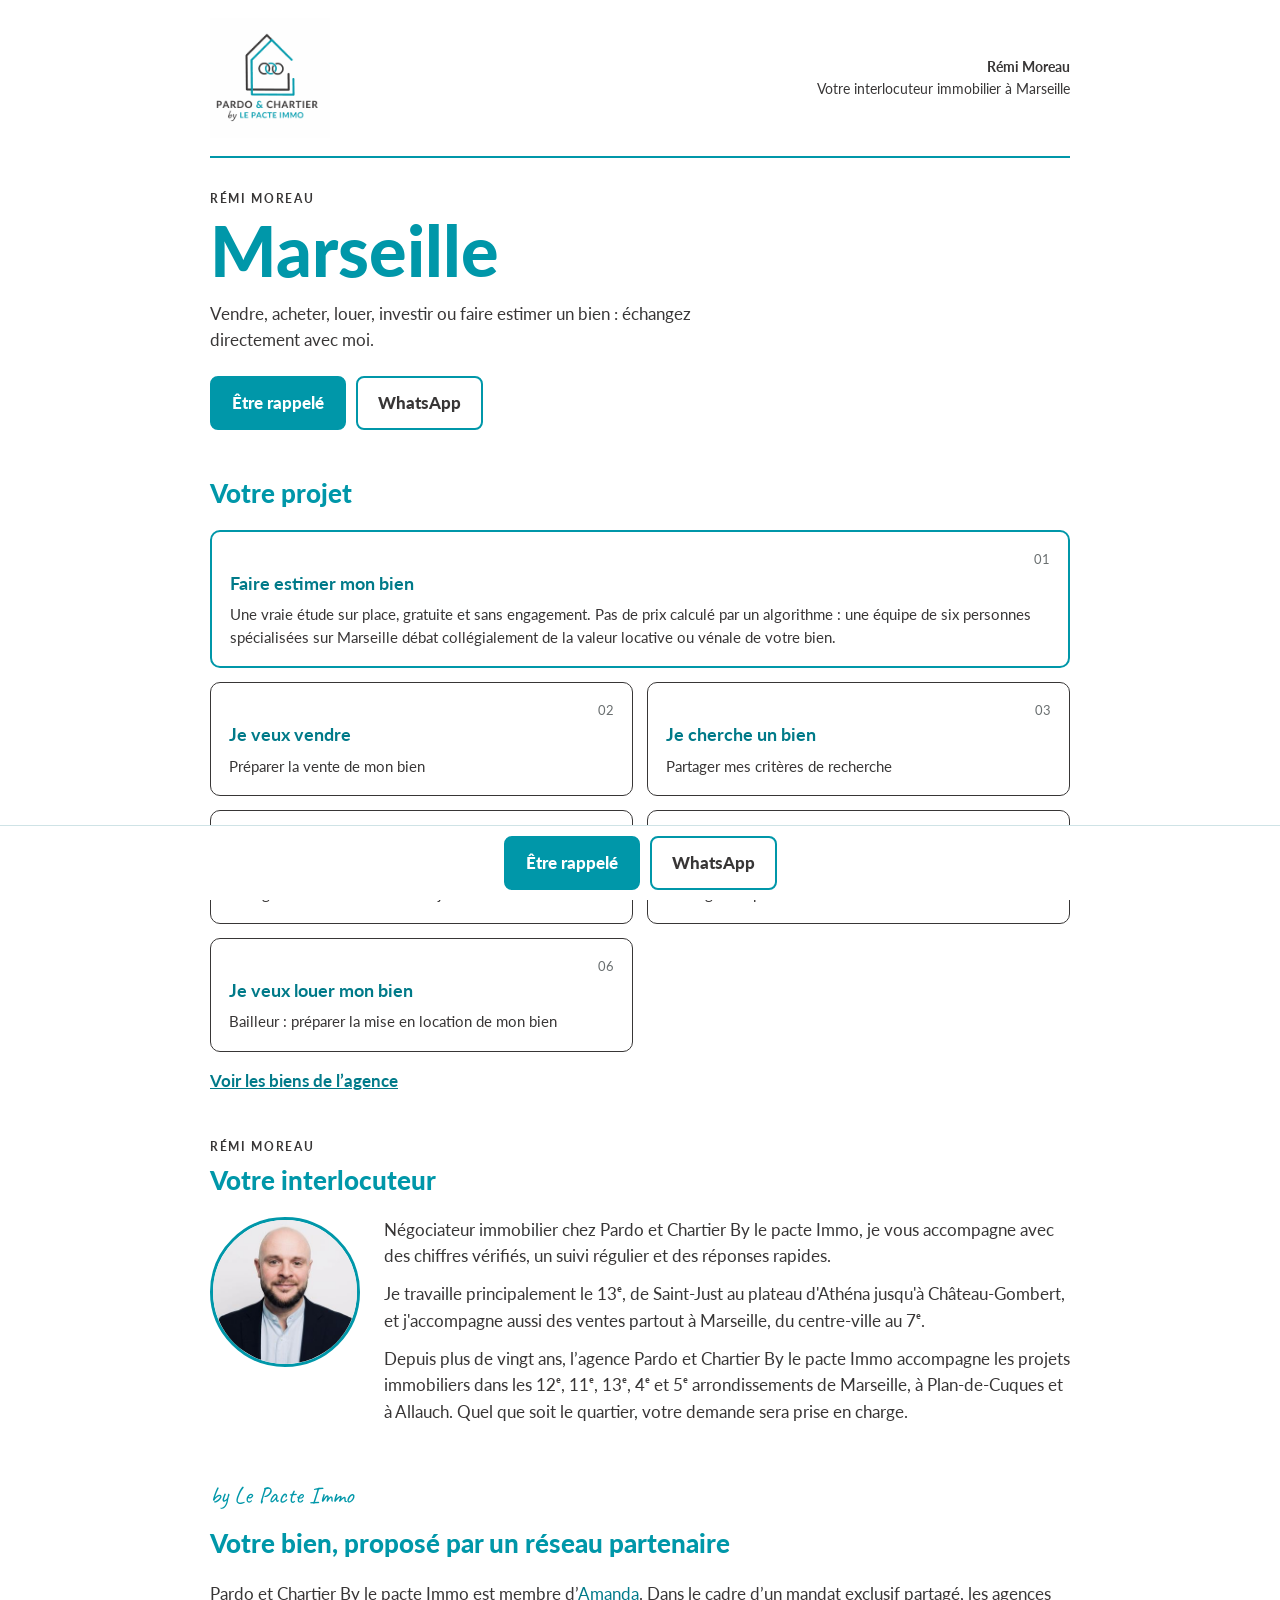
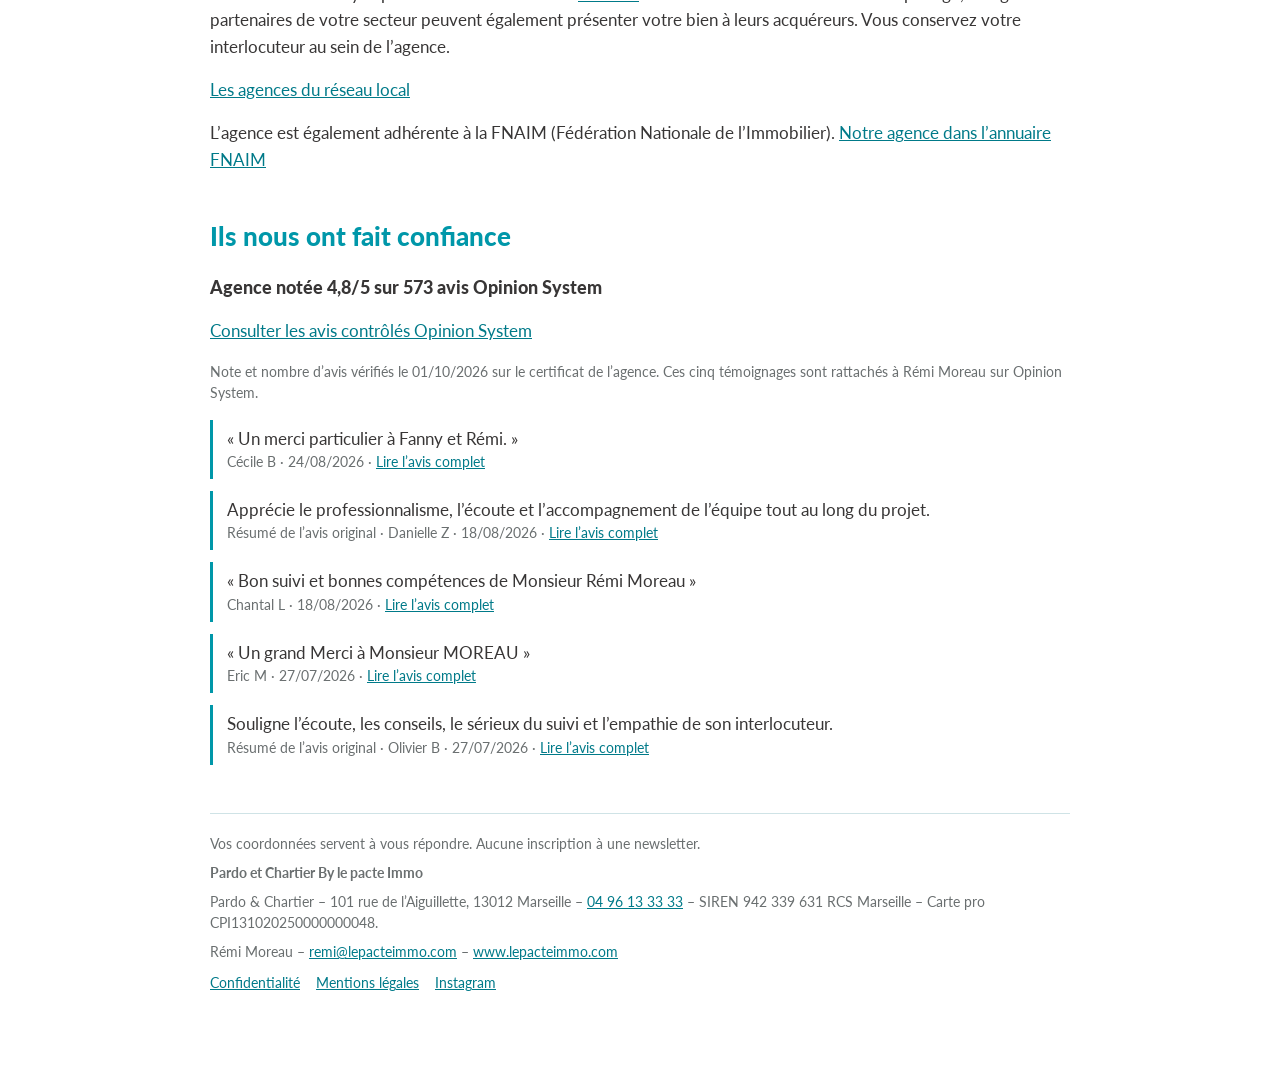
==== index.html @ 8c42e551 "Add files via upload" ====
<!doctype html>
<html lang="fr">
<head>
<meta charset="utf-8">
<meta name="viewport" content="width=device-width,initial-scale=1,viewport-fit=cover">
<title>Rémi Moreau | Votre projet immobilier à Marseille</title>
<meta name="description" content="Vendre, acheter, louer, investir ou faire estimer un bien à Marseille : échangez directement avec Rémi Moreau, négociateur immobilier chez Pardo & Chartier by Le Pacte Immo.">
<meta property="og:title" content="Rémi Moreau | Votre projet immobilier à Marseille">
<meta property="og:description" content="Vendre, acheter, louer, investir ou faire estimer un bien : échangez directement avec moi.">
<meta property="og:image" content="remi-moreau.jpg">
<link rel="icon" href="remi-moreau.jpg">
<link rel="preconnect" href="https://fonts.googleapis.com">
<link rel="stylesheet" href="https://fonts.googleapis.com/css2?family=Lato:wght@400;700;900&family=Caveat:wght@600&display=swap">
<link rel="stylesheet" href="style.css">
</head>
<body>
<div class="wrap">
  <header class="top">
    <img src="logo-pardo-chartier.png" alt="Pardo &amp; Chartier by Le Pacte Immo" width="120" height="120">
    <div class="who"><strong>Rémi Moreau</strong>Votre interlocuteur immobilier à Marseille</div>
  </header>

  <main>
    <p class="eyebrow">Rémi Moreau</p>
    <h1>Marseille</h1>
    <p class="lead">Vendre, acheter, louer, investir ou faire estimer un bien : échangez directement avec moi.</p>
    <div class="cta">
      <button class="btn primary" type="button" data-open="">Être rappelé</button>
      <a class="btn ghost" href="https://wa.me/33609712791" target="_blank" rel="noopener">WhatsApp</a>
    </div>

    <h2>Votre projet</h2>
    <div class="cards">
      <button class="card wide" type="button" data-open="Estimer"><span class="n">01</span><strong>Faire estimer mon bien</strong><span class="d">Une vraie étude sur place, gratuite et sans engagement. Pas de prix calculé par un algorithme : une équipe de six personnes spécialisées sur Marseille débat collégialement de la valeur locative ou vénale de votre bien.</span></button>
      <button class="card" type="button" data-open="Vendre"><span class="n">02</span><strong>Je veux vendre</strong><span class="d">Préparer la vente de mon bien</span></button>
      <button class="card" type="button" data-open="Acheter"><span class="n">03</span><strong>Je cherche un bien</strong><span class="d">Partager mes critères de recherche</span></button>
      <button class="card" type="button" data-open="Investir"><span class="n">04</span><strong>Je suis investisseur</strong><span class="d">Partager mes critères et mon objectif</span></button>
      <button class="card" type="button" data-open="Question"><span class="n">05</span><strong>J'ai une question</strong><span class="d">Échanger simplement avec Rémi</span></button>
      <button class="card" type="button" data-open="Louer mon bien (bailleur)"><span class="n">06</span><strong>Je veux louer mon bien</strong><span class="d">Bailleur : préparer la mise en location de mon bien</span></button>
    </div>
    <a class="more" href="https://www.pardochartier.com/recherche" target="_blank" rel="noopener">Voir les biens de l’agence</a>

    <p class="eyebrow" style="margin-top:44px">Rémi Moreau</p>
    <h2 style="margin-top:4px">Votre interlocuteur</h2>
    <div class="about">
      <img src="remi-moreau.jpg" alt="Portrait de Rémi Moreau" width="150" height="150">
      <div>
        <p>Négociateur immobilier chez Pardo et Chartier By le pacte Immo, je vous accompagne avec des chiffres vérifiés, un suivi régulier et des réponses rapides.</p>
        <p>Je travaille principalement le 13ᵉ, de Saint-Just au plateau d'Athéna jusqu'à Château-Gombert, et j'accompagne aussi des ventes partout à Marseille, du centre-ville au 7ᵉ.</p>
        <p>Depuis plus de vingt ans, l’agence Pardo et Chartier By le pacte Immo accompagne les projets immobiliers dans les 12ᵉ, 11ᵉ, 13ᵉ, 4ᵉ et 5ᵉ arrondissements de Marseille, à Plan-de-Cuques et à Allauch. Quel que soit le quartier, votre demande sera prise en charge.</p>
      </div>
    </div>

    <p class="hand">by Le Pacte Immo</p>
    <h2>Votre bien, proposé par un réseau partenaire</h2>
    <p>Pardo et Chartier By le pacte Immo est membre d’<a href="https://amanda.immo/" target="_blank" rel="noopener">Amanda</a>. Dans le cadre d’un mandat exclusif partagé, les agences partenaires de votre secteur peuvent également présenter votre bien à leurs acquéreurs. Vous conservez votre interlocuteur au sein de l’agence.</p>
    <p><a href="https://phoceenne.amepi.fr/" target="_blank" rel="noopener">Les agences du réseau local</a></p>
    <p>L’agence est également adhérente à la FNAIM (Fédération Nationale de l’Immobilier). <a href="https://www.fnaim.fr/agence-immobiliere/923388/43-marseille-12-lepacteimmo.htm" target="_blank" rel="noopener">Notre agence dans l’annuaire FNAIM</a></p>

    <h2>Ils nous ont fait confiance</h2>
    <p class="rating">Agence notée 4,8/5 sur 573 avis Opinion System</p>
    <p><a href="https://www.opinionsystem.fr/fr-fr/certificate/3081" target="_blank" rel="noopener">Consulter les avis contrôlés Opinion System</a></p>
    <p class="note">Note et nombre d’avis vérifiés le 01/10/2026 sur le certificat de l’agence. Ces cinq témoignages sont rattachés à Rémi Moreau sur Opinion System.</p>
    <ul class="reviews">
      <li><p>« Un merci particulier à Fanny et Rémi. »</p><p class="by">Cécile B · 24/08/2026 · <a href="https://www.opinionsystem.fr/review.php?survey_id=5106251" target="_blank" rel="noopener">Lire l’avis complet</a></p></li>
      <li><p>Apprécie le professionnalisme, l’écoute et l’accompagnement de l’équipe tout au long du projet.</p><p class="by">Résumé de l’avis original · Danielle Z · 18/08/2026 · <a href="https://www.opinionsystem.fr/review.php?survey_id=5106250" target="_blank" rel="noopener">Lire l’avis complet</a></p></li>
      <li><p>« Bon suivi et bonnes compétences de Monsieur Rémi Moreau »</p><p class="by">Chantal L · 18/08/2026 · <a href="https://www.opinionsystem.fr/review.php?survey_id=5106252" target="_blank" rel="noopener">Lire l’avis complet</a></p></li>
      <li><p>« Un grand Merci à Monsieur MOREAU »</p><p class="by">Eric M · 27/07/2026 · <a href="https://www.opinionsystem.fr/review.php?survey_id=5080555" target="_blank" rel="noopener">Lire l’avis complet</a></p></li>
      <li><p>Souligne l’écoute, les conseils, le sérieux du suivi et l’empathie de son interlocuteur.</p><p class="by">Résumé de l’avis original · Olivier B · 27/07/2026 · <a href="https://www.opinionsystem.fr/review.php?survey_id=5080560" target="_blank" rel="noopener">Lire l’avis complet</a></p></li>
    </ul>
  </main>

  <footer>
    <p>Vos coordonnées servent à vous répondre. Aucune inscription à une newsletter.</p>
    <p><strong>Pardo et Chartier By le pacte Immo</strong></p>
    <p>Pardo &amp; Chartier – 101 rue de l’Aiguillette, 13012 Marseille – <a href="tel:0496133333">04 96 13 33 33</a> – SIREN 942 339 631 RCS Marseille – Carte pro CPI131020250000000048.</p>
    <p>Rémi Moreau – <a href="mailto:remi@lepacteimmo.com">remi@lepacteimmo.com</a> – <a href="https://www.lepacteimmo.com/" target="_blank" rel="noopener">www.lepacteimmo.com</a></p>
    <nav><a href="confidentialite.html">Confidentialité</a><a href="mentions.html">Mentions légales</a><a href="https://www.instagram.com/remi.lepacteimmo/" target="_blank" rel="noopener">Instagram</a></nav>
  </footer>
</div>

<div class="bar">
  <button class="btn primary" type="button" data-open="">Être rappelé</button>
  <a class="btn ghost" href="https://wa.me/33609712791" target="_blank" rel="noopener">WhatsApp</a>
</div>

<dialog id="dlg" aria-labelledby="dlg-title">
  <div class="dlg">
    <div class="dlg-head"><h3 id="dlg-title">Être rappelé</h3><button class="x" type="button" id="close" aria-label="Fermer">×</button></div>

    <form id="lead" novalidate>
      <div style="display:flex;flex-direction:column;gap:14px">
        <label class="f" for="prenom">Prénom *<input id="prenom" name="Prénom" type="text" autocomplete="given-name" required></label>
        <label class="f" for="tel">Téléphone *<input id="tel" name="Téléphone" type="tel" autocomplete="tel" inputmode="tel" required></label>
        <fieldset>
          <legend>Créneau préféré *</legend>
          <div class="slots">
            <label><input type="radio" name="Créneau" value="Tout de suite" required>Tout de suite</label>
            <label><input type="radio" name="Créneau" value="Matin">Matin</label>
            <label><input type="radio" name="Créneau" value="Midi">Midi</label>
            <label><input type="radio" name="Créneau" value="Soir">Soir</label>
          </div>
        </fieldset>
        <label class="f" for="projet">Projet *
          <select id="projet" name="Projet" required>
            <option value="">Choisir mon projet</option>
            <option>Vendre</option><option>Estimer</option><option>Acheter</option><option>Investir</option><option>Question</option><option>Louer mon bien (bailleur)</option>
          </select></label>
        <label class="f" for="quartier">Quartier ou commune du bien <small>(facultatif)</small><input id="quartier" name="Quartier ou commune" type="text" placeholder="Quartier ou commune"></label>
        <div id="invest" hidden style="display:flex;flex-direction:column;gap:14px">
          <label class="f" for="budget">Budget envisagé en € <small>(facultatif)</small><input id="budget" name="Budget (€)" type="number" min="0" inputmode="numeric"></label>
          <label class="f" for="rdt">Objectif de rendement net en % <small>(facultatif)</small><input id="rdt" name="Rendement net visé (%)" type="number" min="0" step="0.1" inputmode="decimal"></label>
        </div>
        <label class="hp" aria-hidden="true">Votre site<input type="text" name="_honey" id="site" tabindex="-1" autocomplete="off"></label>
        <p class="msg err" id="err" hidden role="alert"></p>
        <button class="btn primary" type="submit" id="send">Être rappelé</button>
        <p class="fine">Vos coordonnées servent à répondre à votre demande. <a href="confidentialite.html">Utilisation de vos données</a>.</p>
      </div>
    </form>

    <div class="done" id="done" hidden>
      <h3 id="done-title">Demande envoyée</h3>
      <p class="msg" id="done-text"></p>
      <a class="btn primary" id="wa" href="https://wa.me/33609712791" target="_blank" rel="noopener">Envoyer aussi sur WhatsApp</a>
      <button class="btn ghost" type="button" id="close2">Fermer</button>
    </div>
  </div>
</dialog>

<script src="app.js"></script>
</body>
</html>
---- style.css ----
/* Portail Rémi Moreau — charte Le Pacte Immo : turquoise #0097a9, anthracite #383636, blanc ; Lato + Caveat */
:root{
  --bg:#ffffff; --surface:#ffffff; --ink:#383636; --muted:#6a6f70;
  --accent:#0097a9; --accent-dark:#007a89; --line:#cfe3e6; --soft:#eef7f8; --err:#b3261e; --ok:#1b7a43;
  --body:"Lato",system-ui,-apple-system,"Segoe UI",sans-serif;
  --hand:"Caveat","Segoe Script",cursive;
}
*{box-sizing:border-box}
html{scroll-behavior:smooth}
body{margin:0;background:var(--bg);color:var(--ink);font-family:var(--body);font-size:17px;line-height:1.55;padding:0 20px 96px}
.wrap{max-width:860px;margin:0 auto}
a{color:var(--accent-dark)}
:focus-visible{outline:3px solid var(--accent);outline-offset:2px}

.top{display:flex;justify-content:space-between;align-items:center;gap:16px;padding:18px 0;border-bottom:2px solid var(--accent)}
.top img{width:120px;height:auto}
.top .who{text-align:right;font-size:.9rem}
.top .who strong{display:block}

.eyebrow{font-size:.75rem;letter-spacing:.14em;text-transform:uppercase;font-weight:700;margin:32px 0 0}
h1{font-size:clamp(3rem,10vw,4.4rem);line-height:1;color:var(--accent);font-weight:900;margin:6px 0 16px}
h2{font-size:1.6rem;color:var(--accent);margin:44px 0 16px;font-weight:900;text-wrap:balance}
.lead{max-width:30em;margin:0 0 22px}

.btn{display:inline-flex;align-items:center;justify-content:center;gap:8px;font:inherit;font-weight:900;border-radius:8px;padding:12px 20px;cursor:pointer;text-decoration:none;border:2px solid var(--accent)}
.btn.primary{background:var(--accent);color:#fff}
.btn.primary:hover{background:var(--accent-dark);border-color:var(--accent-dark)}
.btn.ghost{background:#fff;color:var(--ink)}
.btn.ghost:hover{background:var(--soft)}
.btn[disabled]{opacity:.6;cursor:wait}
.cta{display:flex;flex-wrap:wrap;gap:10px}

.cards{display:grid;grid-template-columns:1fr 1fr;gap:14px}
.card{font:inherit;text-align:left;background:#fff;color:var(--ink);border:1.5px solid var(--ink);border-radius:10px;padding:18px;cursor:pointer;display:flex;flex-direction:column;gap:6px;min-width:0}
.card:hover,.card:focus-visible{border-color:var(--accent);background:var(--soft)}
.card.wide{grid-column:1/-1;border-color:var(--accent);border-width:2px}
.card .n{align-self:flex-end;font-size:.8rem;font-variant-numeric:tabular-nums;color:var(--muted);margin-bottom:-6px}
.card strong{color:var(--accent-dark);font-size:1.1rem}
.card span.d{font-size:.92rem}
@media (max-width:560px){.cards{grid-template-columns:1fr}}
.more{display:inline-block;margin-top:16px;font-weight:700}

.about{display:grid;grid-template-columns:150px 1fr;gap:24px;align-items:start}
.about img{width:150px;height:150px;border-radius:50%;object-fit:cover;border:3px solid var(--accent)}
.about p{margin:0 0 12px}
@media (max-width:560px){.about{grid-template-columns:1fr}.about img{width:120px;height:120px}}
.hand{font-family:var(--hand);color:var(--accent);font-size:1.5rem;margin:40px 0 -34px}

.rating{font-weight:900;font-size:1.15rem;margin:0 0 6px}
.note{font-size:.85rem;color:var(--muted)}
.reviews{display:grid;gap:12px;margin-top:16px;padding:0;list-style:none}
.reviews li{border-left:3px solid var(--accent);padding:6px 0 6px 14px}
.reviews p{margin:0}
.reviews .by{font-size:.85rem;color:var(--muted)}

footer{margin-top:48px;padding-top:20px;border-top:1px solid var(--line);font-size:.85rem;color:var(--muted)}
footer p{margin:0 0 8px}
footer nav{display:flex;flex-wrap:wrap;gap:16px;margin-top:10px}

.bar{position:fixed;left:0;right:0;bottom:0;background:#fff;border-top:1px solid var(--line);padding:10px 16px calc(10px + env(safe-area-inset-bottom,0px));display:flex;justify-content:center;gap:10px;z-index:5}

dialog{border:0;border-radius:14px;padding:0;width:min(520px,calc(100vw - 24px));max-height:calc(100dvh - 24px);color:var(--ink)}
dialog::backdrop{background:rgba(56,54,54,.55)}
.dlg{padding:22px;display:flex;flex-direction:column;gap:14px}
.dlg-head{display:flex;justify-content:space-between;align-items:center;gap:12px}
.dlg-head h3{margin:0;font-size:1.25rem;color:var(--accent-dark)}
.x{font:inherit;font-size:1.4rem;line-height:1;background:none;border:0;cursor:pointer;color:var(--ink);padding:4px 10px;border-radius:8px}
label.f{display:flex;flex-direction:column;gap:5px;font-weight:700;font-size:.92rem}
label.f small{font-weight:400;color:var(--muted)}
input[type=text],input[type=tel],input[type=number],select{font:inherit;color:var(--ink);background:#fff;border:1.5px solid var(--line);border-radius:8px;padding:11px 12px;width:100%}
fieldset{border:0;padding:0;margin:0}
legend{font-weight:700;font-size:.92rem;margin-bottom:6px;padding:0}
.slots{display:flex;flex-wrap:wrap;gap:8px}
.slots label{border:1.5px solid var(--line);border-radius:999px;padding:8px 14px;cursor:pointer;font-weight:700;font-size:.9rem}
.slots input{position:absolute;opacity:0}
.slots label:has(input:checked){background:var(--accent);border-color:var(--accent);color:#fff}
.slots label:has(input:focus-visible){outline:3px solid var(--accent);outline-offset:2px}
.hp{position:absolute;left:-9999px;width:1px;height:1px;overflow:hidden}
.msg{margin:0;font-size:.92rem}
.msg.err{color:var(--err)}
.fine{font-size:.8rem;color:var(--muted);margin:0}
.done{display:flex;flex-direction:column;gap:12px}
.done h3{margin:0;color:var(--ok)}
[hidden]{display:none!important}

.page h1{font-size:2.2rem;color:var(--accent)}
.page h2{font-size:1.15rem;margin:26px 0 6px;color:var(--ink)}
.page p{margin:0 0 10px;max-width:42em}
@media (prefers-reduced-motion:reduce){html{scroll-behavior:auto}}
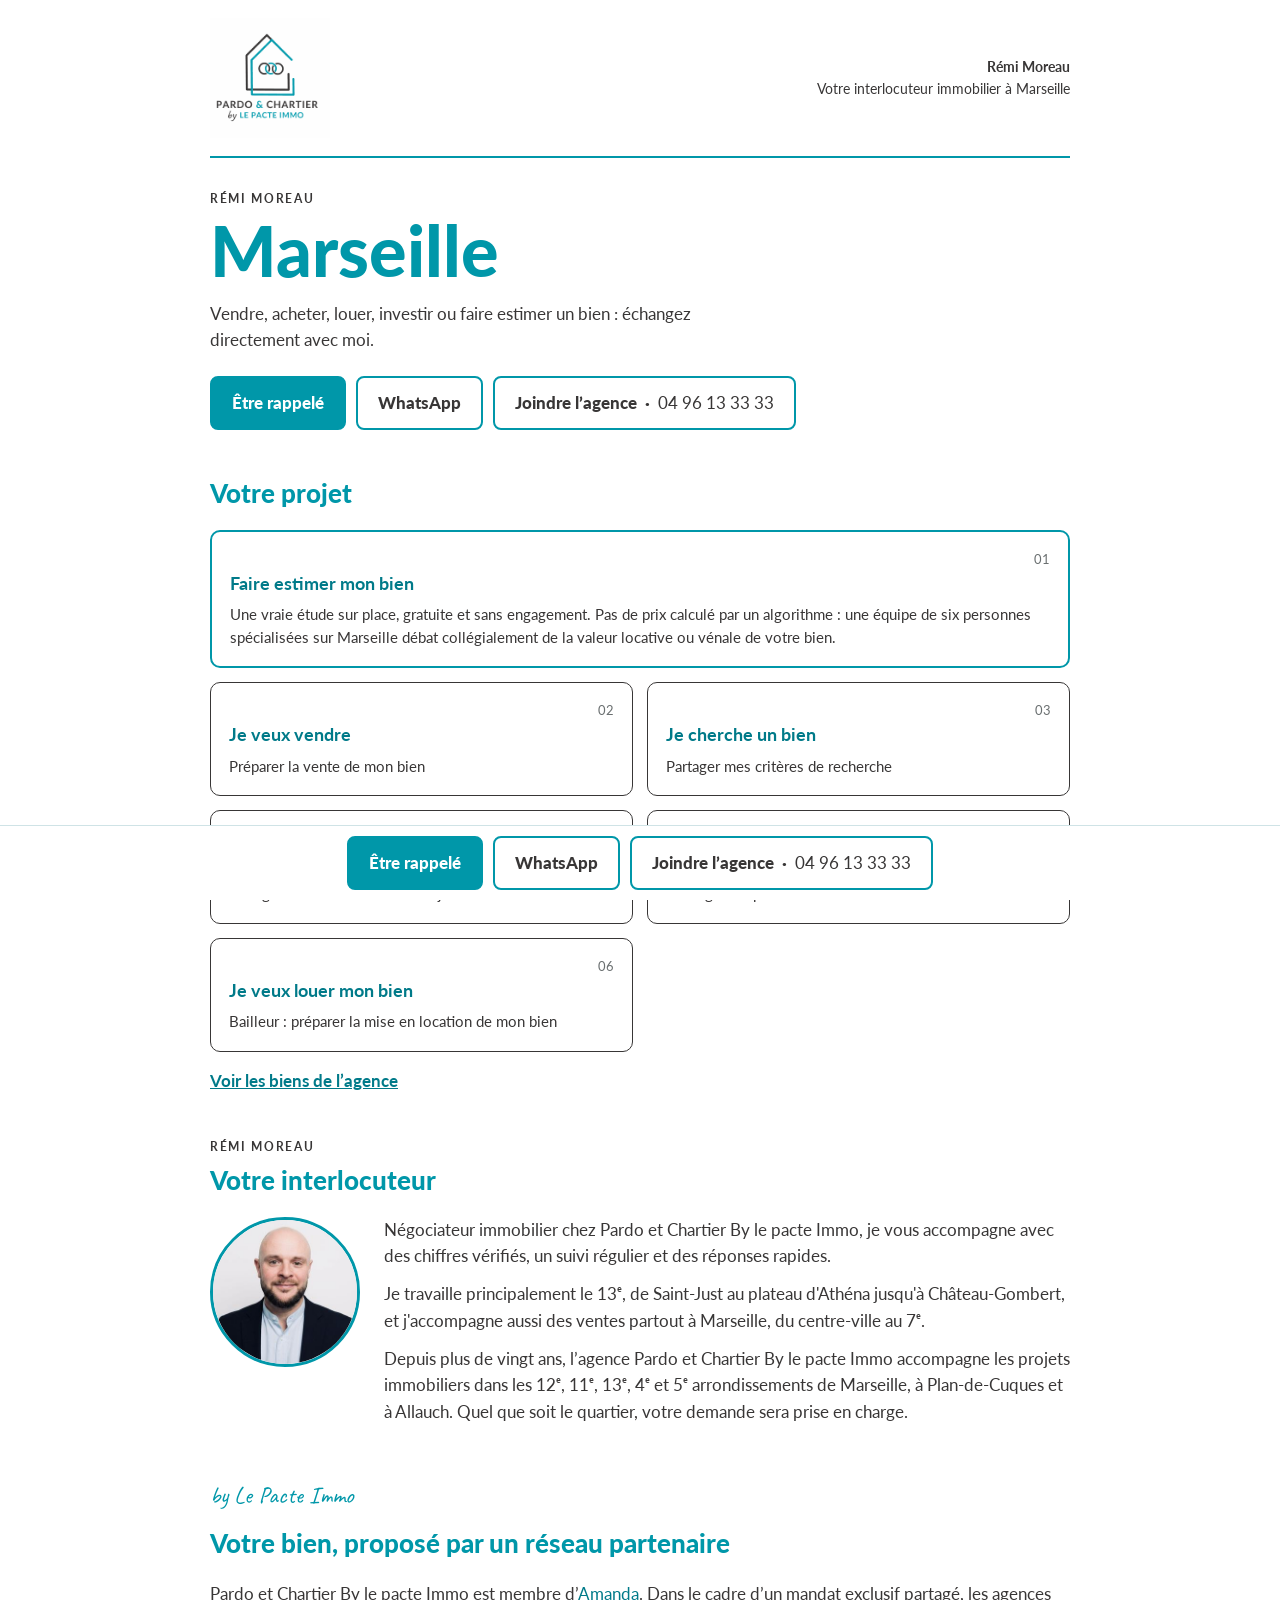
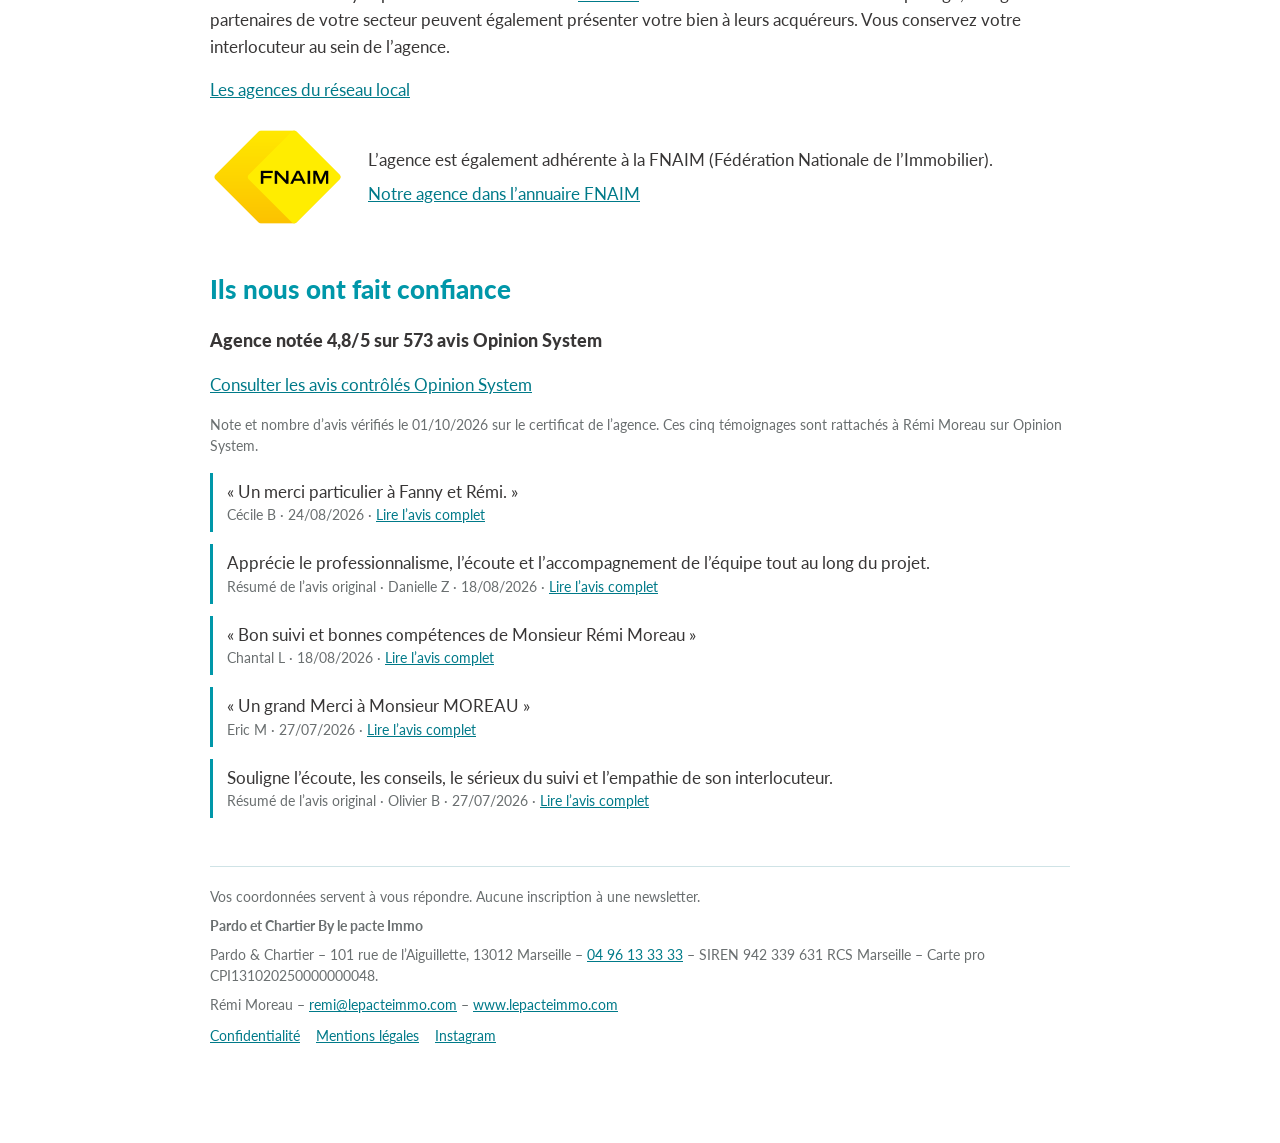
==== commit cbdf8170: "Logo FNAIM, bouton Joindre l'agence, lien boutique Leboncoin Co-Authored-By: Claude Opus 5.5 <norepl" ====
--- a/index.html
+++ b/index.html
@@ -11,7 +11,7 @@
 <link rel="icon" href="remi-moreau.jpg">
 <link rel="preconnect" href="https://fonts.googleapis.com">
 <link rel="stylesheet" href="https://fonts.googleapis.com/css2?family=Lato:wght@400;700;900&family=Caveat:wght@600&display=swap">
-<link rel="stylesheet" href="style.css">
+<link rel="stylesheet" href="style.css?v=2">
 </head>
 <body>
 <div class="wrap">
@@ -27,6 +27,7 @@
     <div class="cta">
       <button class="btn primary" type="button" data-open="">Être rappelé</button>
       <a class="btn ghost" href="https://wa.me/33609712791" target="_blank" rel="noopener">WhatsApp</a>
+      <a class="btn ghost" href="tel:+33496133333" aria-label="Joindre l’agence au 04 96 13 33 33">Joindre l’agence<span class="num">04 96 13 33 33</span></a>
     </div>
 
     <h2>Votre projet</h2>
@@ -38,7 +39,7 @@
       <button class="card" type="button" data-open="Question"><span class="n">05</span><strong>J'ai une question</strong><span class="d">Échanger simplement avec Rémi</span></button>
       <button class="card" type="button" data-open="Louer mon bien (bailleur)"><span class="n">06</span><strong>Je veux louer mon bien</strong><span class="d">Bailleur : préparer la mise en location de mon bien</span></button>
     </div>
-    <a class="more" href="https://www.pardochartier.com/recherche" target="_blank" rel="noopener">Voir les biens de l’agence</a>
+    <a class="more" href="https://www.leboncoin.fr/boutique/7014169/pardo_chartier_by_le_pacte_immo.htm#online_ads" target="_blank" rel="noopener">Voir les biens de l’agence</a>
 
     <p class="eyebrow" style="margin-top:44px">Rémi Moreau</p>
     <h2 style="margin-top:4px">Votre interlocuteur</h2>
@@ -55,7 +56,13 @@
     <h2>Votre bien, proposé par un réseau partenaire</h2>
     <p>Pardo et Chartier By le pacte Immo est membre d’<a href="https://amanda.immo/" target="_blank" rel="noopener">Amanda</a>. Dans le cadre d’un mandat exclusif partagé, les agences partenaires de votre secteur peuvent également présenter votre bien à leurs acquéreurs. Vous conservez votre interlocuteur au sein de l’agence.</p>
     <p><a href="https://phoceenne.amepi.fr/" target="_blank" rel="noopener">Les agences du réseau local</a></p>
-    <p>L’agence est également adhérente à la FNAIM (Fédération Nationale de l’Immobilier). <a href="https://www.fnaim.fr/agence-immobiliere/923388/43-marseille-12-lepacteimmo.htm" target="_blank" rel="noopener">Notre agence dans l’annuaire FNAIM</a></p>
+    <div class="partner">
+      <a href="https://www.fnaim.fr/agence-immobiliere/923388/43-marseille-12-lepacteimmo.htm" target="_blank" rel="noopener" aria-label="Notre agence adhérente à la FNAIM"><img src="fnaim-logo.png" alt="FNAIM" width="134" height="99"></a>
+      <div>
+        <p>L’agence est également adhérente à la FNAIM (Fédération Nationale de l’Immobilier).</p>
+        <a href="https://www.fnaim.fr/agence-immobiliere/923388/43-marseille-12-lepacteimmo.htm" target="_blank" rel="noopener">Notre agence dans l’annuaire FNAIM</a>
+      </div>
+    </div>
 
     <h2>Ils nous ont fait confiance</h2>
     <p class="rating">Agence notée 4,8/5 sur 573 avis Opinion System</p>
@@ -82,6 +89,7 @@
 <div class="bar">
   <button class="btn primary" type="button" data-open="">Être rappelé</button>
   <a class="btn ghost" href="https://wa.me/33609712791" target="_blank" rel="noopener">WhatsApp</a>
+  <a class="btn ghost" href="tel:+33496133333" aria-label="Joindre l’agence au 04 96 13 33 33">Joindre l’agence<span class="num">04 96 13 33 33</span></a>
 </div>
 
 <dialog id="dlg" aria-labelledby="dlg-title">
--- a/style.css
+++ b/style.css
@@ -87,3 +87,12 @@
 .page h2{font-size:1.15rem;margin:26px 0 6px;color:var(--ink)}
 .page p{margin:0 0 10px;max-width:42em}
 @media (prefers-reduced-motion:reduce){html{scroll-behavior:auto}}
+.partner{display:flex;align-items:center;gap:24px;margin-top:24px}
+.partner>a{flex:none}
+.partner img{display:block;width:134px;height:auto}
+.partner p{margin:0 0 8px}
+@media (max-width:440px){.partner{gap:16px}.partner img{width:104px}}
+.btn .num{font-weight:400;font-variant-numeric:tabular-nums}
+.btn .num::before{content:"·";margin-right:8px;font-weight:900}
+@media (max-width:700px){.btn .num{display:none}}
+@media (max-width:600px){.bar{gap:8px;padding-left:10px;padding-right:10px}.bar .btn{flex:1 1 auto;min-width:0;padding:10px 8px;font-size:.84rem;line-height:1.2;text-align:center}}
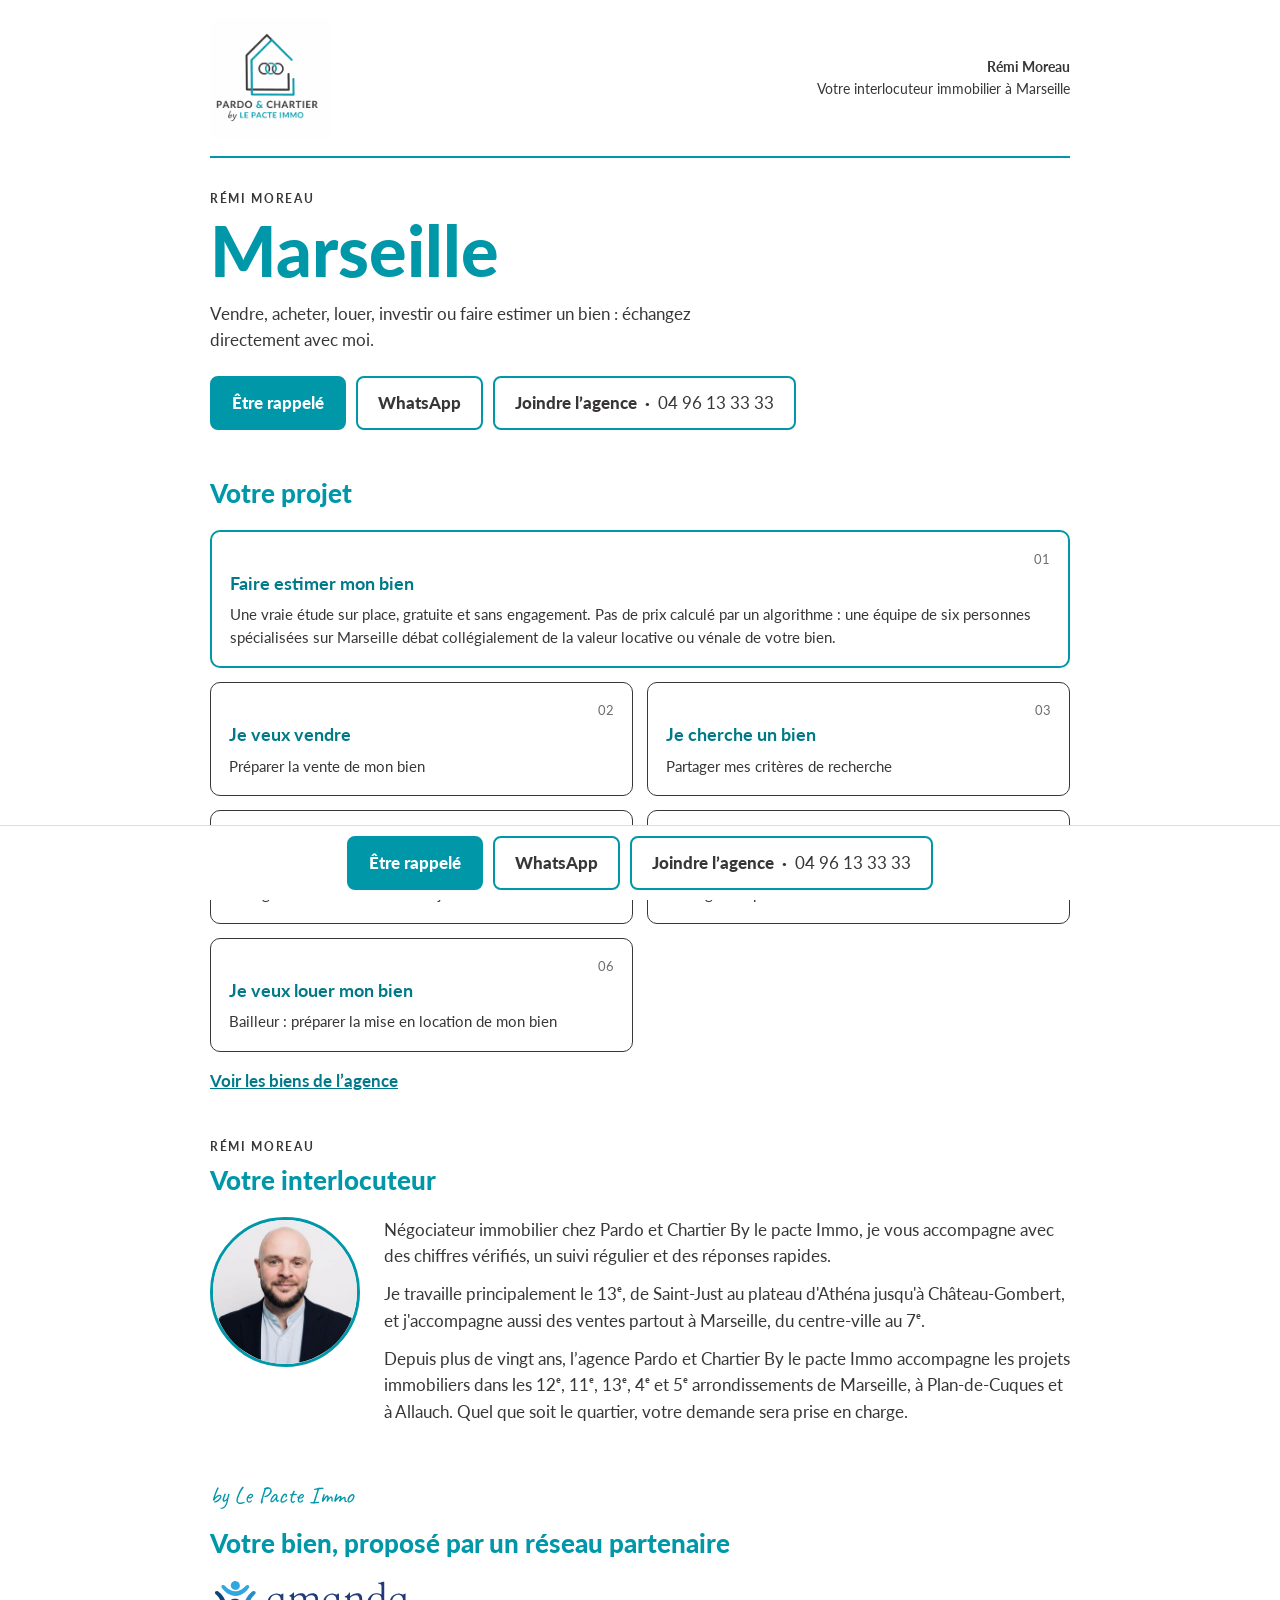
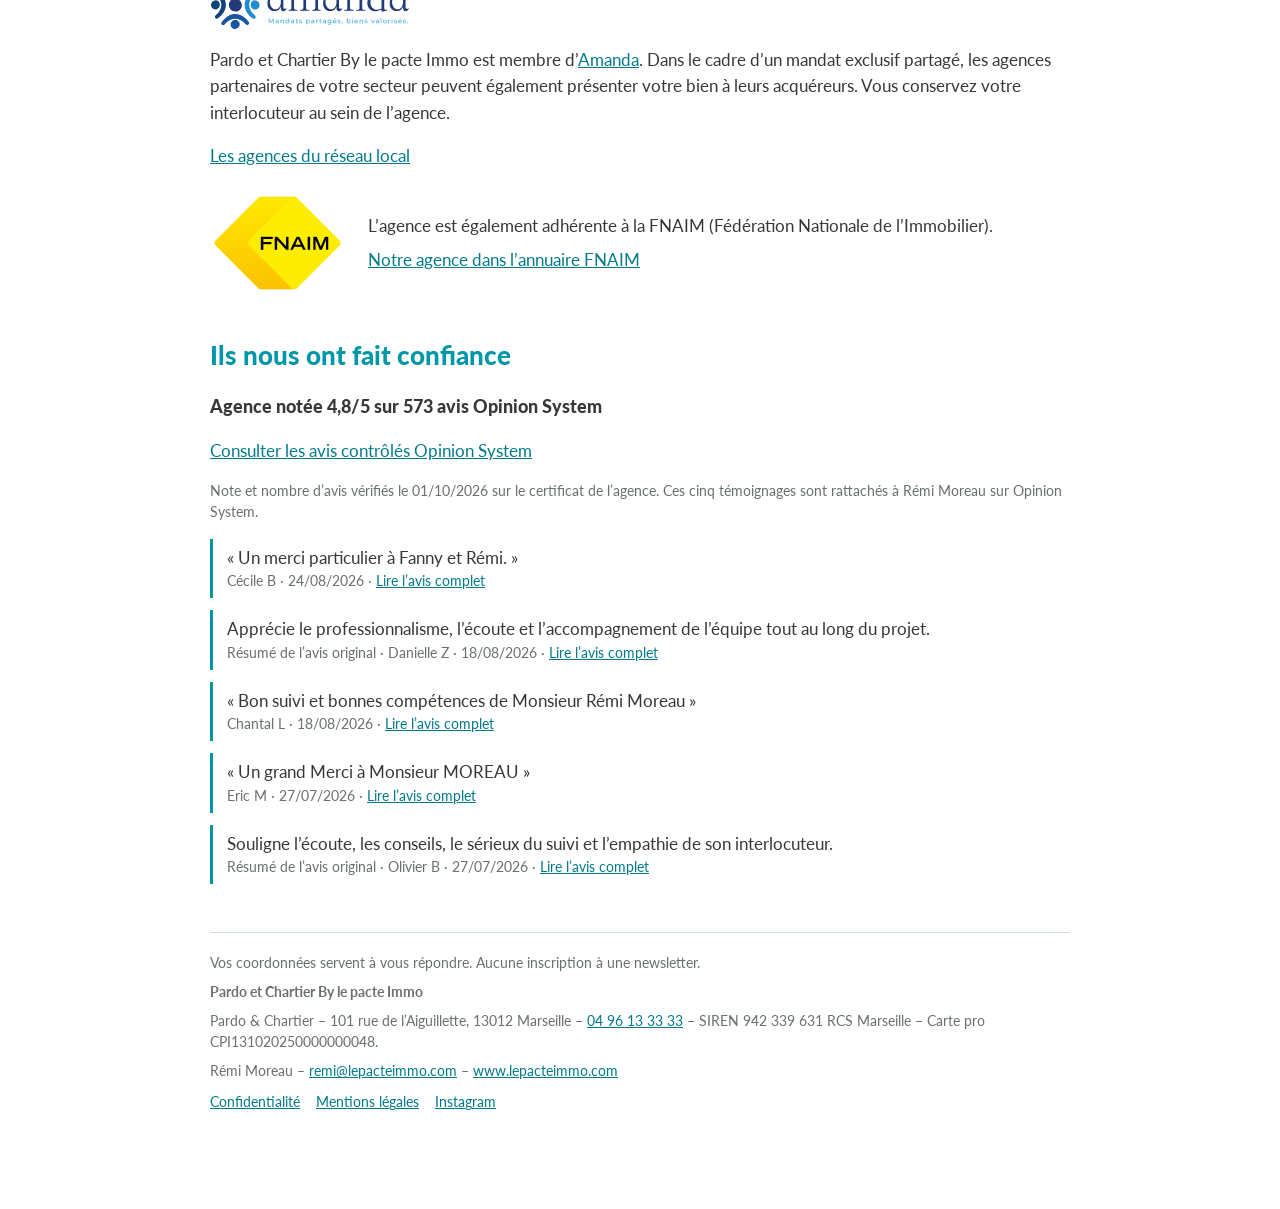
==== commit 11c14c09: "Logo Amanda dans la section réseau partenaire Co-Authored-By: Claude Opus 5.5 <noreply@anthropic.com" ====
--- a/index.html
+++ b/index.html
@@ -11,7 +11,7 @@
 <link rel="icon" href="remi-moreau.jpg">
 <link rel="preconnect" href="https://fonts.googleapis.com">
 <link rel="stylesheet" href="https://fonts.googleapis.com/css2?family=Lato:wght@400;700;900&family=Caveat:wght@600&display=swap">
-<link rel="stylesheet" href="style.css?v=2">
+<link rel="stylesheet" href="style.css?v=3">
 </head>
 <body>
 <div class="wrap">
@@ -54,6 +54,7 @@
 
     <p class="hand">by Le Pacte Immo</p>
     <h2>Votre bien, proposé par un réseau partenaire</h2>
+    <p class="plogo"><a href="https://amanda.immo/" target="_blank" rel="noopener" aria-label="Découvrir Amanda"><img src="amanda-logo.svg" alt="Amanda" width="200" height="50"></a></p>
     <p>Pardo et Chartier By le pacte Immo est membre d’<a href="https://amanda.immo/" target="_blank" rel="noopener">Amanda</a>. Dans le cadre d’un mandat exclusif partagé, les agences partenaires de votre secteur peuvent également présenter votre bien à leurs acquéreurs. Vous conservez votre interlocuteur au sein de l’agence.</p>
     <p><a href="https://phoceenne.amepi.fr/" target="_blank" rel="noopener">Les agences du réseau local</a></p>
     <div class="partner">
--- a/style.css
+++ b/style.css
@@ -96,3 +96,6 @@
 .btn .num::before{content:"·";margin-right:8px;font-weight:900}
 @media (max-width:700px){.btn .num{display:none}}
 @media (max-width:600px){.bar{gap:8px;padding-left:10px;padding-right:10px}.bar .btn{flex:1 1 auto;min-width:0;padding:10px 8px;font-size:.84rem;line-height:1.2;text-align:center}}
+.plogo{margin:0 0 16px}
+.plogo a{display:block;width:200px}
+.plogo img{display:block;width:100%;height:auto}
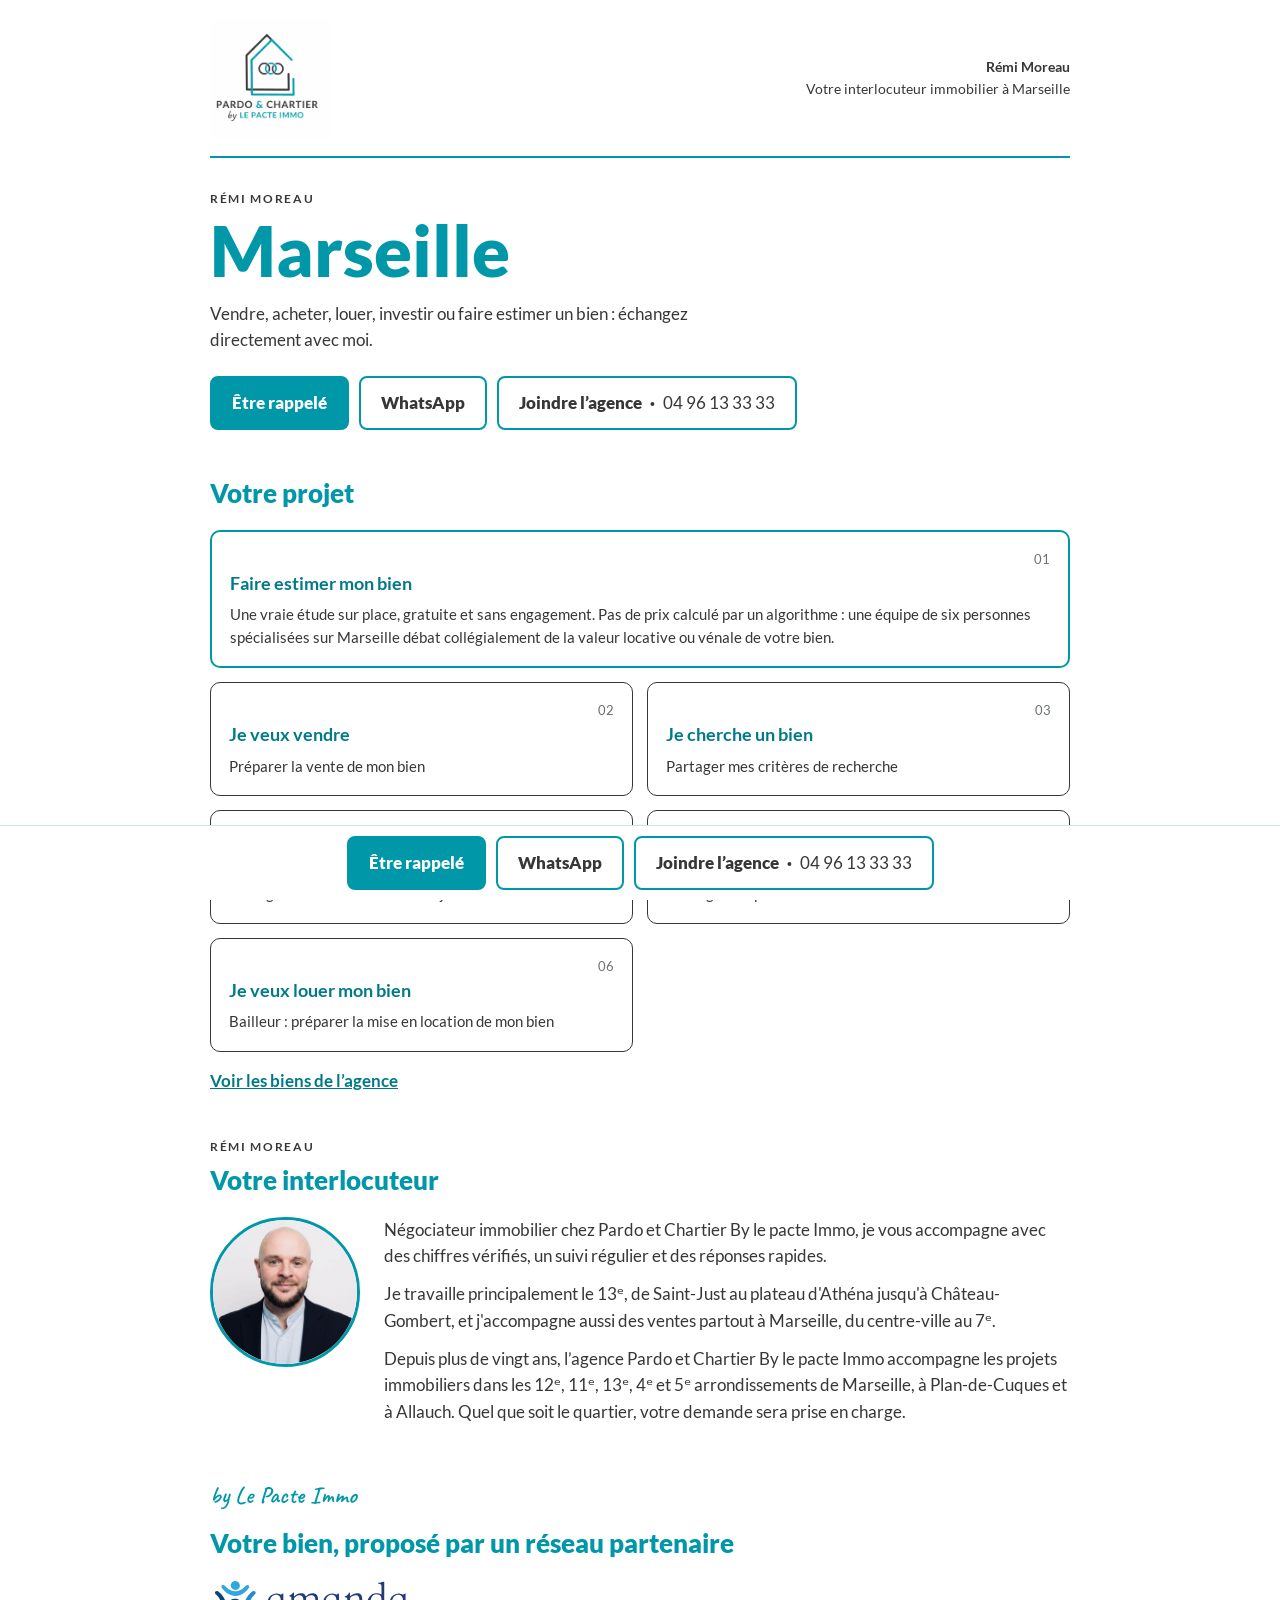
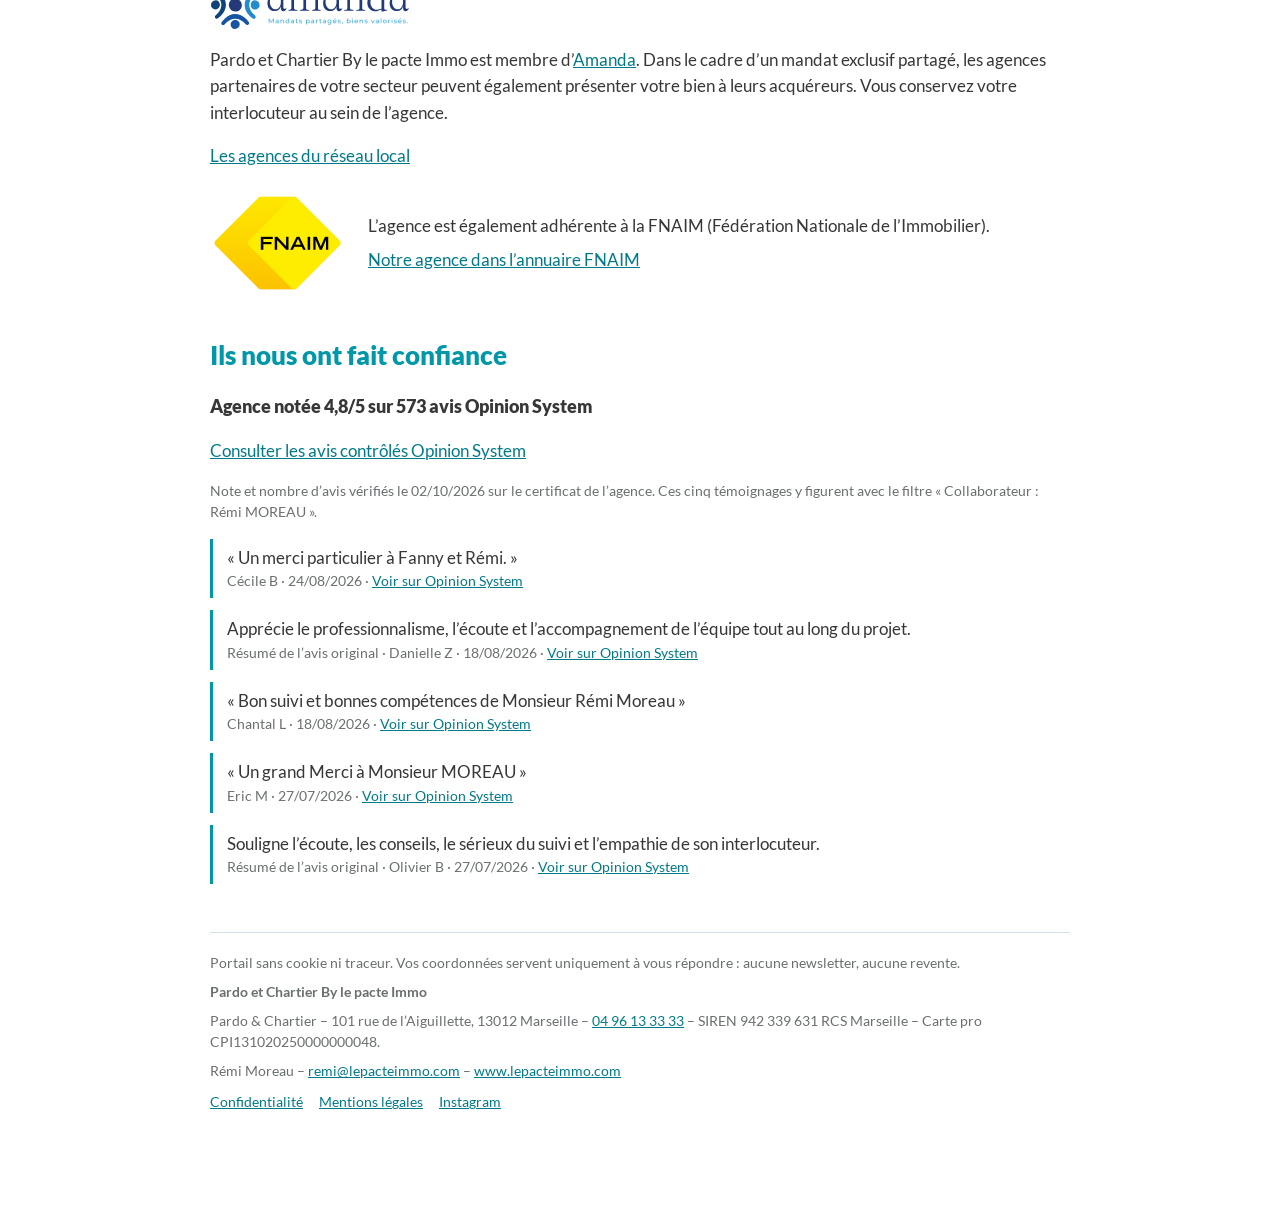
==== commit 46f2b2c2: "RGPD : envoi par le visiteur, polices hébergées, CSP, pages légales Co-Authored-By: Claude Opus 5.5 " ====
--- a/index.html
+++ b/index.html
@@ -2,6 +2,8 @@
 <html lang="fr">
 <head>
 <meta charset="utf-8">
+<meta http-equiv="Content-Security-Policy" content="default-src 'none'; script-src 'self'; style-src 'self'; img-src 'self'; font-src 'self'; connect-src 'none'; form-action 'none'; base-uri 'none'">
+<meta name="referrer" content="no-referrer">
 <meta name="viewport" content="width=device-width,initial-scale=1,viewport-fit=cover">
 <title>Rémi Moreau | Votre projet immobilier à Marseille</title>
 <meta name="description" content="Vendre, acheter, louer, investir ou faire estimer un bien à Marseille : échangez directement avec Rémi Moreau, négociateur immobilier chez Pardo & Chartier by Le Pacte Immo.">
@@ -9,9 +11,7 @@
 <meta property="og:description" content="Vendre, acheter, louer, investir ou faire estimer un bien : échangez directement avec moi.">
 <meta property="og:image" content="remi-moreau.jpg">
 <link rel="icon" href="remi-moreau.jpg">
-<link rel="preconnect" href="https://fonts.googleapis.com">
-<link rel="stylesheet" href="https://fonts.googleapis.com/css2?family=Lato:wght@400;700;900&family=Caveat:wght@600&display=swap">
-<link rel="stylesheet" href="style.css?v=3">
+<link rel="stylesheet" href="style.css?v=4">
 </head>
 <body>
 <div class="wrap">
@@ -26,7 +26,7 @@
     <p class="lead">Vendre, acheter, louer, investir ou faire estimer un bien : échangez directement avec moi.</p>
     <div class="cta">
       <button class="btn primary" type="button" data-open="">Être rappelé</button>
-      <a class="btn ghost" href="https://wa.me/33609712791" target="_blank" rel="noopener">WhatsApp</a>
+      <a class="btn ghost" href="https://wa.me/33609712791" target="_blank" rel="noopener noreferrer">WhatsApp</a>
       <a class="btn ghost" href="tel:+33496133333" aria-label="Joindre l’agence au 04 96 13 33 33">Joindre l’agence<span class="num">04 96 13 33 33</span></a>
     </div>
 
@@ -39,10 +39,10 @@
       <button class="card" type="button" data-open="Question"><span class="n">05</span><strong>J'ai une question</strong><span class="d">Échanger simplement avec Rémi</span></button>
       <button class="card" type="button" data-open="Louer mon bien (bailleur)"><span class="n">06</span><strong>Je veux louer mon bien</strong><span class="d">Bailleur : préparer la mise en location de mon bien</span></button>
     </div>
-    <a class="more" href="https://www.leboncoin.fr/boutique/7014169/pardo_chartier_by_le_pacte_immo.htm#online_ads" target="_blank" rel="noopener">Voir les biens de l’agence</a>
+    <a class="more" href="https://www.leboncoin.fr/boutique/7014169/pardo_chartier_by_le_pacte_immo.htm#online_ads" target="_blank" rel="noopener noreferrer">Voir les biens de l’agence</a>
 
-    <p class="eyebrow" style="margin-top:44px">Rémi Moreau</p>
-    <h2 style="margin-top:4px">Votre interlocuteur</h2>
+    <p class="eyebrow spaced">Rémi Moreau</p>
+    <h2 class="tight">Votre interlocuteur</h2>
     <div class="about">
       <img src="remi-moreau.jpg" alt="Portrait de Rémi Moreau" width="150" height="150">
       <div>
@@ -54,42 +54,42 @@
 
     <p class="hand">by Le Pacte Immo</p>
     <h2>Votre bien, proposé par un réseau partenaire</h2>
-    <p class="plogo"><a href="https://amanda.immo/" target="_blank" rel="noopener" aria-label="Découvrir Amanda"><img src="amanda-logo.svg" alt="Amanda" width="200" height="50"></a></p>
-    <p>Pardo et Chartier By le pacte Immo est membre d’<a href="https://amanda.immo/" target="_blank" rel="noopener">Amanda</a>. Dans le cadre d’un mandat exclusif partagé, les agences partenaires de votre secteur peuvent également présenter votre bien à leurs acquéreurs. Vous conservez votre interlocuteur au sein de l’agence.</p>
-    <p><a href="https://phoceenne.amepi.fr/" target="_blank" rel="noopener">Les agences du réseau local</a></p>
+    <p class="plogo"><a href="https://amanda.immo/" target="_blank" rel="noopener noreferrer" aria-label="Découvrir Amanda"><img src="amanda-logo.svg" alt="Amanda" width="200" height="50"></a></p>
+    <p>Pardo et Chartier By le pacte Immo est membre d’<a href="https://amanda.immo/" target="_blank" rel="noopener noreferrer">Amanda</a>. Dans le cadre d’un mandat exclusif partagé, les agences partenaires de votre secteur peuvent également présenter votre bien à leurs acquéreurs. Vous conservez votre interlocuteur au sein de l’agence.</p>
+    <p><a href="https://phoceenne.amepi.fr/" target="_blank" rel="noopener noreferrer">Les agences du réseau local</a></p>
     <div class="partner">
-      <a href="https://www.fnaim.fr/agence-immobiliere/923388/43-marseille-12-lepacteimmo.htm" target="_blank" rel="noopener" aria-label="Notre agence adhérente à la FNAIM"><img src="fnaim-logo.png" alt="FNAIM" width="134" height="99"></a>
+      <a href="https://www.fnaim.fr/agence-immobiliere/923388/43-marseille-12-lepacteimmo.htm" target="_blank" rel="noopener noreferrer" aria-label="Notre agence adhérente à la FNAIM"><img src="fnaim-logo.png" alt="FNAIM" width="134" height="99"></a>
       <div>
         <p>L’agence est également adhérente à la FNAIM (Fédération Nationale de l’Immobilier).</p>
-        <a href="https://www.fnaim.fr/agence-immobiliere/923388/43-marseille-12-lepacteimmo.htm" target="_blank" rel="noopener">Notre agence dans l’annuaire FNAIM</a>
+        <a href="https://www.fnaim.fr/agence-immobiliere/923388/43-marseille-12-lepacteimmo.htm" target="_blank" rel="noopener noreferrer">Notre agence dans l’annuaire FNAIM</a>
       </div>
     </div>
 
     <h2>Ils nous ont fait confiance</h2>
     <p class="rating">Agence notée 4,8/5 sur 573 avis Opinion System</p>
-    <p><a href="https://www.opinionsystem.fr/fr-fr/certificate/3081" target="_blank" rel="noopener">Consulter les avis contrôlés Opinion System</a></p>
-    <p class="note">Note et nombre d’avis vérifiés le 01/10/2026 sur le certificat de l’agence. Ces cinq témoignages sont rattachés à Rémi Moreau sur Opinion System.</p>
+    <p><a href="https://www.opinionsystem.fr/fr-fr/certificate/3081" target="_blank" rel="noopener noreferrer">Consulter les avis contrôlés Opinion System</a></p>
+    <p class="note">Note et nombre d’avis vérifiés le 02/10/2026 sur le certificat de l’agence. Ces cinq témoignages y figurent avec le filtre « Collaborateur : Rémi MOREAU ».</p>
     <ul class="reviews">
-      <li><p>« Un merci particulier à Fanny et Rémi. »</p><p class="by">Cécile B · 24/08/2026 · <a href="https://www.opinionsystem.fr/review.php?survey_id=5106251" target="_blank" rel="noopener">Lire l’avis complet</a></p></li>
-      <li><p>Apprécie le professionnalisme, l’écoute et l’accompagnement de l’équipe tout au long du projet.</p><p class="by">Résumé de l’avis original · Danielle Z · 18/08/2026 · <a href="https://www.opinionsystem.fr/review.php?survey_id=5106250" target="_blank" rel="noopener">Lire l’avis complet</a></p></li>
-      <li><p>« Bon suivi et bonnes compétences de Monsieur Rémi Moreau »</p><p class="by">Chantal L · 18/08/2026 · <a href="https://www.opinionsystem.fr/review.php?survey_id=5106252" target="_blank" rel="noopener">Lire l’avis complet</a></p></li>
-      <li><p>« Un grand Merci à Monsieur MOREAU »</p><p class="by">Eric M · 27/07/2026 · <a href="https://www.opinionsystem.fr/review.php?survey_id=5080555" target="_blank" rel="noopener">Lire l’avis complet</a></p></li>
-      <li><p>Souligne l’écoute, les conseils, le sérieux du suivi et l’empathie de son interlocuteur.</p><p class="by">Résumé de l’avis original · Olivier B · 27/07/2026 · <a href="https://www.opinionsystem.fr/review.php?survey_id=5080560" target="_blank" rel="noopener">Lire l’avis complet</a></p></li>
+      <li><p>« Un merci particulier à Fanny et Rémi. »</p><p class="by">Cécile B · 24/08/2026 · <a href="https://www.opinionsystem.fr/fr-fr/certificate/3081" target="_blank" rel="noopener noreferrer">Voir sur Opinion System</a></p></li>
+      <li><p>Apprécie le professionnalisme, l’écoute et l’accompagnement de l’équipe tout au long du projet.</p><p class="by">Résumé de l’avis original · Danielle Z · 18/08/2026 · <a href="https://www.opinionsystem.fr/fr-fr/certificate/3081" target="_blank" rel="noopener noreferrer">Voir sur Opinion System</a></p></li>
+      <li><p>« Bon suivi et bonnes compétences de Monsieur Rémi Moreau »</p><p class="by">Chantal L · 18/08/2026 · <a href="https://www.opinionsystem.fr/fr-fr/certificate/3081" target="_blank" rel="noopener noreferrer">Voir sur Opinion System</a></p></li>
+      <li><p>« Un grand Merci à Monsieur MOREAU »</p><p class="by">Eric M · 27/07/2026 · <a href="https://www.opinionsystem.fr/fr-fr/certificate/3081" target="_blank" rel="noopener noreferrer">Voir sur Opinion System</a></p></li>
+      <li><p>Souligne l’écoute, les conseils, le sérieux du suivi et l’empathie de son interlocuteur.</p><p class="by">Résumé de l’avis original · Olivier B · 27/07/2026 · <a href="https://www.opinionsystem.fr/fr-fr/certificate/3081" target="_blank" rel="noopener noreferrer">Voir sur Opinion System</a></p></li>
     </ul>
   </main>
 
   <footer>
-    <p>Vos coordonnées servent à vous répondre. Aucune inscription à une newsletter.</p>
+    <p>Portail sans cookie ni traceur. Vos coordonnées servent uniquement à vous répondre : aucune newsletter, aucune revente.</p>
     <p><strong>Pardo et Chartier By le pacte Immo</strong></p>
-    <p>Pardo &amp; Chartier – 101 rue de l’Aiguillette, 13012 Marseille – <a href="tel:0496133333">04 96 13 33 33</a> – SIREN 942 339 631 RCS Marseille – Carte pro CPI131020250000000048.</p>
-    <p>Rémi Moreau – <a href="mailto:remi@lepacteimmo.com">remi@lepacteimmo.com</a> – <a href="https://www.lepacteimmo.com/" target="_blank" rel="noopener">www.lepacteimmo.com</a></p>
-    <nav><a href="confidentialite.html">Confidentialité</a><a href="mentions.html">Mentions légales</a><a href="https://www.instagram.com/remi.lepacteimmo/" target="_blank" rel="noopener">Instagram</a></nav>
+    <p>Pardo &amp; Chartier – 101 rue de l’Aiguillette, 13012 Marseille – <a href="tel:+33496133333">04 96 13 33 33</a> – SIREN 942 339 631 RCS Marseille – Carte pro CPI131020250000000048.</p>
+    <p>Rémi Moreau – <a href="mailto:remi@lepacteimmo.com">remi@lepacteimmo.com</a> – <a href="https://www.lepacteimmo.com/" target="_blank" rel="noopener noreferrer">www.lepacteimmo.com</a></p>
+    <nav><a href="confidentialite.html">Confidentialité</a><a href="mentions.html">Mentions légales</a><a href="https://www.instagram.com/remi.lepacteimmo/" target="_blank" rel="noopener noreferrer">Instagram</a></nav>
   </footer>
 </div>
 
 <div class="bar">
   <button class="btn primary" type="button" data-open="">Être rappelé</button>
-  <a class="btn ghost" href="https://wa.me/33609712791" target="_blank" rel="noopener">WhatsApp</a>
+  <a class="btn ghost" href="https://wa.me/33609712791" target="_blank" rel="noopener noreferrer">WhatsApp</a>
   <a class="btn ghost" href="tel:+33496133333" aria-label="Joindre l’agence au 04 96 13 33 33">Joindre l’agence<span class="num">04 96 13 33 33</span></a>
 </div>
 
@@ -98,44 +98,57 @@
     <div class="dlg-head"><h3 id="dlg-title">Être rappelé</h3><button class="x" type="button" id="close" aria-label="Fermer">×</button></div>
 
     <form id="lead" novalidate>
-      <div style="display:flex;flex-direction:column;gap:14px">
-        <label class="f" for="prenom">Prénom *<input id="prenom" name="Prénom" type="text" autocomplete="given-name" required></label>
-        <label class="f" for="tel">Téléphone *<input id="tel" name="Téléphone" type="tel" autocomplete="tel" inputmode="tel" required></label>
+      <div class="stack">
+        <label class="f" for="prenom">Prénom *<input id="prenom" type="text" autocomplete="given-name" required></label>
+        <label class="f" for="tel">Téléphone *<input id="tel" type="tel" autocomplete="tel" inputmode="tel" required></label>
         <fieldset>
           <legend>Créneau préféré *</legend>
           <div class="slots">
-            <label><input type="radio" name="Créneau" value="Tout de suite" required>Tout de suite</label>
-            <label><input type="radio" name="Créneau" value="Matin">Matin</label>
-            <label><input type="radio" name="Créneau" value="Midi">Midi</label>
-            <label><input type="radio" name="Créneau" value="Soir">Soir</label>
+            <label><input type="radio" name="creneau" value="Tout de suite" required>Tout de suite</label>
+            <label><input type="radio" name="creneau" value="Matin">Matin</label>
+            <label><input type="radio" name="creneau" value="Midi">Midi</label>
+            <label><input type="radio" name="creneau" value="Soir">Soir</label>
           </div>
         </fieldset>
         <label class="f" for="projet">Projet *
-          <select id="projet" name="Projet" required>
+          <select id="projet" required>
             <option value="">Choisir mon projet</option>
             <option>Vendre</option><option>Estimer</option><option>Acheter</option><option>Investir</option><option>Question</option><option>Louer mon bien (bailleur)</option>
           </select></label>
-        <label class="f" for="quartier">Quartier ou commune du bien <small>(facultatif)</small><input id="quartier" name="Quartier ou commune" type="text" placeholder="Quartier ou commune"></label>
-        <div id="invest" hidden style="display:flex;flex-direction:column;gap:14px">
-          <label class="f" for="budget">Budget envisagé en € <small>(facultatif)</small><input id="budget" name="Budget (€)" type="number" min="0" inputmode="numeric"></label>
-          <label class="f" for="rdt">Objectif de rendement net en % <small>(facultatif)</small><input id="rdt" name="Rendement net visé (%)" type="number" min="0" step="0.1" inputmode="decimal"></label>
+        <label class="f" for="quartier">Quartier ou commune du bien <small>(facultatif)</small><input id="quartier" type="text" placeholder="Quartier ou commune"></label>
+        <div class="stack" id="invest" hidden>
+          <label class="f" for="budget">Budget envisagé en € <small>(facultatif)</small><input id="budget" type="number" min="0" inputmode="numeric"></label>
+          <label class="f" for="rdt">Objectif de rendement net en % <small>(facultatif)</small><input id="rdt" type="number" min="0" step="0.1" inputmode="decimal"></label>
         </div>
-        <label class="hp" aria-hidden="true">Votre site<input type="text" name="_honey" id="site" tabindex="-1" autocomplete="off"></label>
         <p class="msg err" id="err" hidden role="alert"></p>
-        <button class="btn primary" type="submit" id="send">Être rappelé</button>
-        <p class="fine">Vos coordonnées servent à répondre à votre demande. <a href="confidentialite.html">Utilisation de vos données</a>.</p>
+        <p class="send-label" id="send-label">Envoyer ma demande par :</p>
+        <div class="channels" role="group" aria-labelledby="send-label">
+          <a class="btn primary" id="by-sms" data-channel="sms" href="sms:+33609712791">SMS</a>
+          <a class="btn ghost" id="by-wa" data-channel="whatsapp" href="https://wa.me/33609712791" target="_blank" rel="noopener noreferrer">WhatsApp</a>
+          <a class="btn ghost" id="by-mail" data-channel="mail" href="mailto:remi@lepacteimmo.com">E-mail</a>
+        </div>
+        <p class="fine">* Informations nécessaires pour vous rappeler.</p>
+        <p class="fine">En envoyant ce message, vous demandez à Rémi Moreau de vous rappeler au sujet de ce projet : il le fait sous 5 jours ouvrables et n’utilise vos coordonnées que pour cette demande. Le portail n’enregistre rien, le message part de votre appareil. Responsable du traitement : agence Pardo &amp; Chartier by Le Pacte Immo. <a href="confidentialite.html">Vos données et vos droits</a>.</p>
       </div>
     </form>
 
     <div class="done" id="done" hidden>
-      <h3 id="done-title">Demande envoyée</h3>
-      <p class="msg" id="done-text"></p>
-      <a class="btn primary" id="wa" href="https://wa.me/33609712791" target="_blank" rel="noopener">Envoyer aussi sur WhatsApp</a>
-      <button class="btn ghost" type="button" id="close2">Fermer</button>
+      <h3 id="done-title">Votre message est prêt</h3>
+      <p class="msg" id="done-text" role="status"></p>
+      <pre class="preview" id="preview" tabindex="0" aria-label="Message préparé"></pre>
+      <button class="linkbtn" type="button" id="edit">Modifier ma demande</button>
+      <p class="fine">Rien ne s’est ouvert ? Choisissez un autre moyen, ou copiez le message et envoyez-le au 06 09 71 27 91 ou à remi@lepacteimmo.com.</p>
+      <div class="channels">
+        <a class="btn ghost" id="again-sms" data-channel="sms" href="sms:+33609712791">SMS</a>
+        <a class="btn ghost" id="again-wa" data-channel="whatsapp" href="https://wa.me/33609712791" target="_blank" rel="noopener noreferrer">WhatsApp</a>
+        <a class="btn ghost" id="again-mail" data-channel="mail" href="mailto:remi@lepacteimmo.com">E-mail</a>
+      </div>
+      <button class="btn ghost" type="button" id="copy">Copier le message</button>
+      <button class="btn primary" type="button" id="close2">Fermer</button>
     </div>
   </div>
 </dialog>
 
-<script src="app.js"></script>
+<script src="app.js?v=4"></script>
 </body>
 </html>
--- a/style.css
+++ b/style.css
@@ -1,13 +1,19 @@
 /* Portail Rémi Moreau — charte Le Pacte Immo : turquoise #0097a9, anthracite #383636, blanc ; Lato + Caveat */
+/* Polices servies par le portail lui-même : aucun appel à un site tiers. Lato et Caveat sont sous licence SIL Open Font License 1.1 (voir LICENCE-Lato.txt et LICENCE-Caveat.txt). */
+@font-face{font-family:"Lato";font-style:normal;font-weight:400;font-display:swap;src:url(lato-latin-400-normal.woff2) format("woff2")}
+@font-face{font-family:"Lato";font-style:normal;font-weight:700;font-display:swap;src:url(lato-latin-700-normal.woff2) format("woff2")}
+@font-face{font-family:"Lato";font-style:normal;font-weight:900;font-display:swap;src:url(lato-latin-900-normal.woff2) format("woff2")}
+@font-face{font-family:"Caveat";font-style:normal;font-weight:600;font-display:swap;src:url(caveat-latin-600-normal.woff2) format("woff2")}
 :root{
   --bg:#ffffff; --surface:#ffffff; --ink:#383636; --muted:#6a6f70;
-  --accent:#0097a9; --accent-dark:#007a89; --line:#cfe3e6; --soft:#eef7f8; --err:#b3261e; --ok:#1b7a43;
+  --accent:#0097a9; --accent-dark:#007a89; --line:#cfe3e6; --soft:#eef7f8; --err:#b3261e;
   --body:"Lato",system-ui,-apple-system,"Segoe UI",sans-serif;
   --hand:"Caveat","Segoe Script",cursive;
 }
 *{box-sizing:border-box}
 html{scroll-behavior:smooth}
 body{margin:0;background:var(--bg);color:var(--ink);font-family:var(--body);font-size:17px;line-height:1.55;padding:0 20px 96px}
+body.legal{padding-bottom:40px}
 .wrap{max-width:860px;margin:0 auto}
 a{color:var(--accent-dark)}
 :focus-visible{outline:3px solid var(--accent);outline-offset:2px}
@@ -18,8 +24,10 @@
 .top .who strong{display:block}
 
 .eyebrow{font-size:.75rem;letter-spacing:.14em;text-transform:uppercase;font-weight:700;margin:32px 0 0}
+.eyebrow.spaced{margin-top:44px}
 h1{font-size:clamp(3rem,10vw,4.4rem);line-height:1;color:var(--accent);font-weight:900;margin:6px 0 16px}
 h2{font-size:1.6rem;color:var(--accent);margin:44px 0 16px;font-weight:900;text-wrap:balance}
+h2.tight{margin-top:4px}
 .lead{max-width:30em;margin:0 0 22px}
 
 .btn{display:inline-flex;align-items:center;justify-content:center;gap:8px;font:inherit;font-weight:900;border-radius:8px;padding:12px 20px;cursor:pointer;text-decoration:none;border:2px solid var(--accent)}
@@ -27,7 +35,6 @@
 .btn.primary:hover{background:var(--accent-dark);border-color:var(--accent-dark)}
 .btn.ghost{background:#fff;color:var(--ink)}
 .btn.ghost:hover{background:var(--soft)}
-.btn[disabled]{opacity:.6;cursor:wait}
 .cta{display:flex;flex-wrap:wrap;gap:10px}
 
 .cards{display:grid;grid-template-columns:1fr 1fr;gap:14px}
@@ -65,6 +72,7 @@
 .dlg-head{display:flex;justify-content:space-between;align-items:center;gap:12px}
 .dlg-head h3{margin:0;font-size:1.25rem;color:var(--accent-dark)}
 .x{font:inherit;font-size:1.4rem;line-height:1;background:none;border:0;cursor:pointer;color:var(--ink);padding:4px 10px;border-radius:8px}
+.stack{display:flex;flex-direction:column;gap:14px}
 label.f{display:flex;flex-direction:column;gap:5px;font-weight:700;font-size:.92rem}
 label.f small{font-weight:400;color:var(--muted)}
 input[type=text],input[type=tel],input[type=number],select{font:inherit;color:var(--ink);background:#fff;border:1.5px solid var(--line);border-radius:8px;padding:11px 12px;width:100%}
@@ -75,17 +83,26 @@
 .slots input{position:absolute;opacity:0}
 .slots label:has(input:checked){background:var(--accent);border-color:var(--accent);color:#fff}
 .slots label:has(input:focus-visible){outline:3px solid var(--accent);outline-offset:2px}
-.hp{position:absolute;left:-9999px;width:1px;height:1px;overflow:hidden}
 .msg{margin:0;font-size:.92rem}
 .msg.err{color:var(--err)}
 .fine{font-size:.8rem;color:var(--muted);margin:0}
+.send-label{margin:4px 0 -6px;font-weight:700;font-size:.92rem}
+.channels{display:flex;flex-wrap:wrap;gap:8px}
+.channels .btn{flex:1 1 auto;min-width:0;padding:12px 10px;font-size:.95rem;text-align:center}
+.linkbtn{align-self:flex-start;font:inherit;font-size:.92rem;font-weight:700;color:var(--accent-dark);text-decoration:underline;background:none;border:0;padding:2px 0;cursor:pointer}
 .done{display:flex;flex-direction:column;gap:12px}
-.done h3{margin:0;color:var(--ok)}
+.done h3{margin:0;color:var(--accent-dark)}
+.preview{margin:0;padding:10px 12px;background:var(--soft);border-radius:8px;font:inherit;font-size:.85rem;line-height:1.45;white-space:pre-wrap;overflow-wrap:anywhere;max-height:11em;overflow:auto}
 [hidden]{display:none!important}
 
 .page h1{font-size:2.2rem;color:var(--accent)}
 .page h2{font-size:1.15rem;margin:26px 0 6px;color:var(--ink)}
 .page p{margin:0 0 10px;max-width:42em}
+.page .eyebrow{margin:28px 0 0}
+.page ul{margin:0 0 10px;padding-left:1.2em;max-width:42em}
+.page li{margin:0 0 4px}
+.page .box{background:var(--soft);border-left:3px solid var(--accent);border-radius:0 8px 8px 0;padding:12px 14px;max-width:42em;margin:0 0 14px}
+.page .box p:last-child,.page .box ul:last-child{margin-bottom:0}
 @media (prefers-reduced-motion:reduce){html{scroll-behavior:auto}}
 .partner{display:flex;align-items:center;gap:24px;margin-top:24px}
 .partner>a{flex:none}
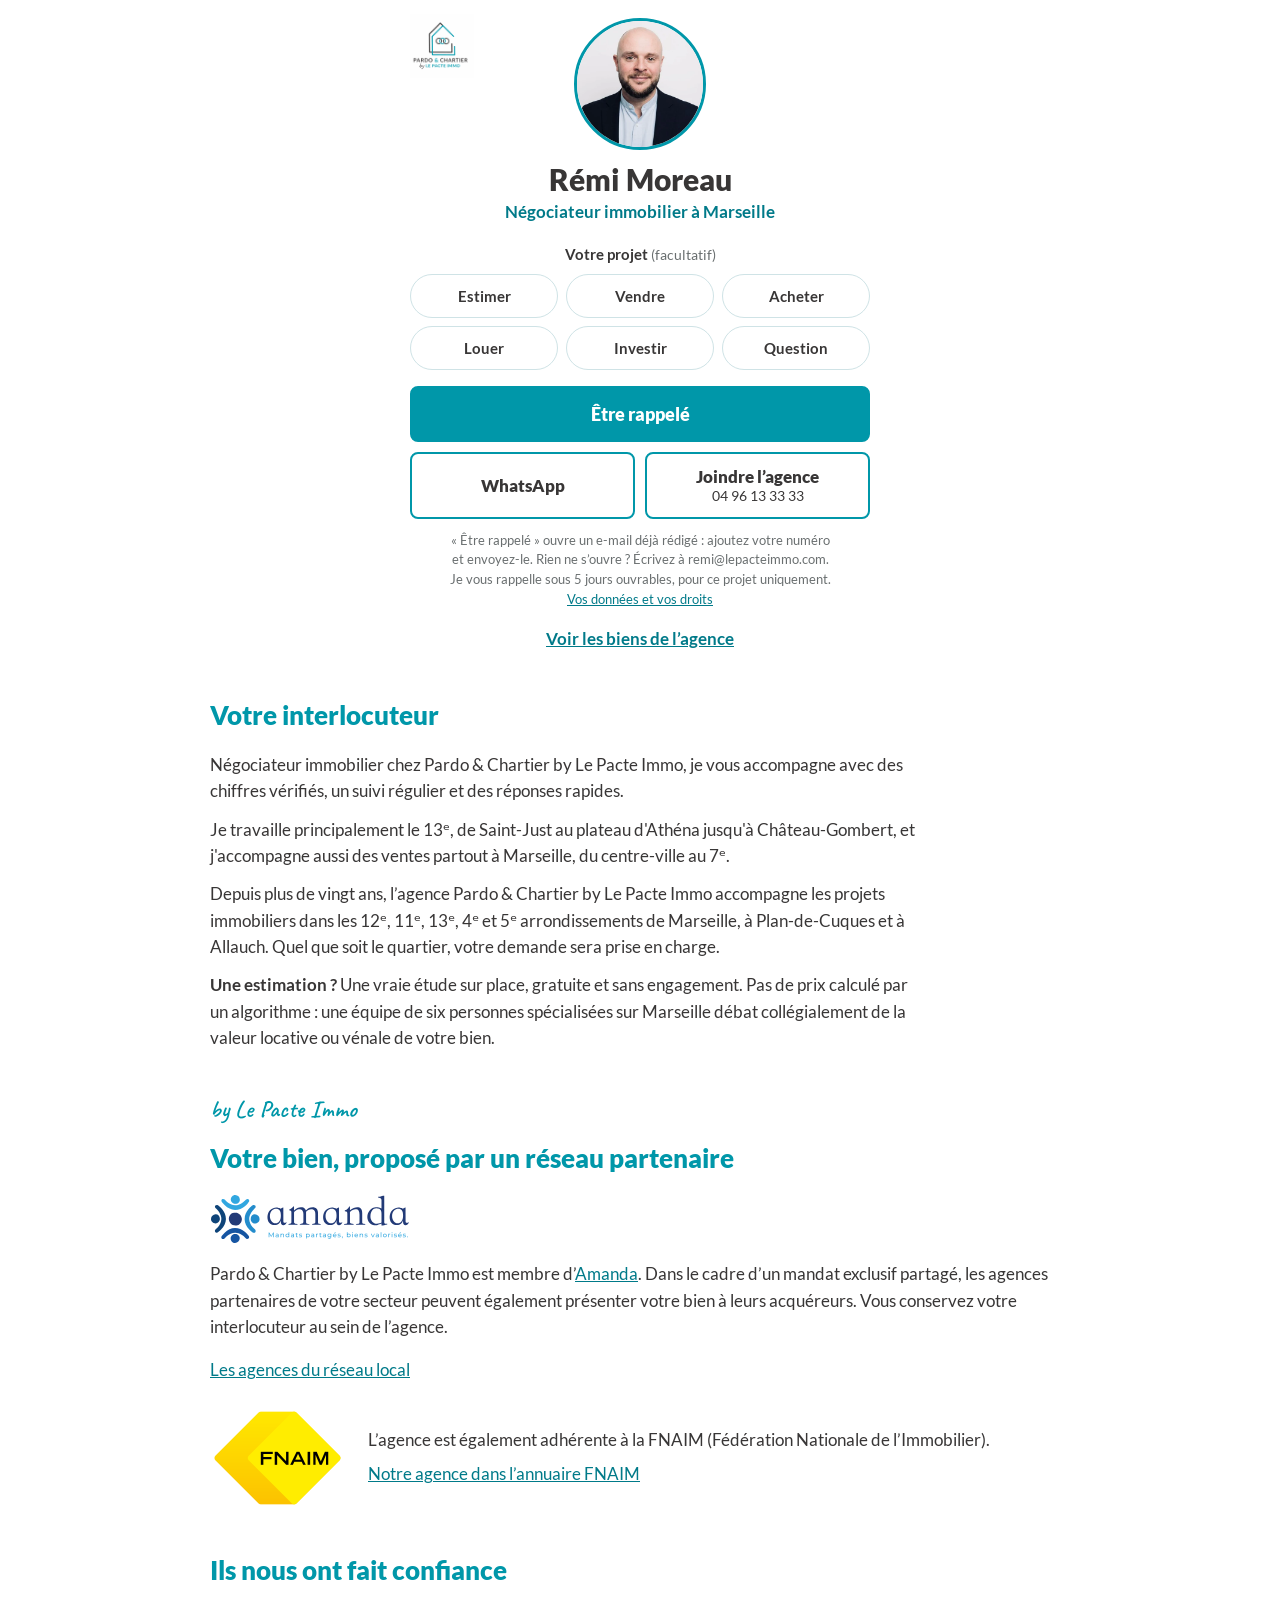
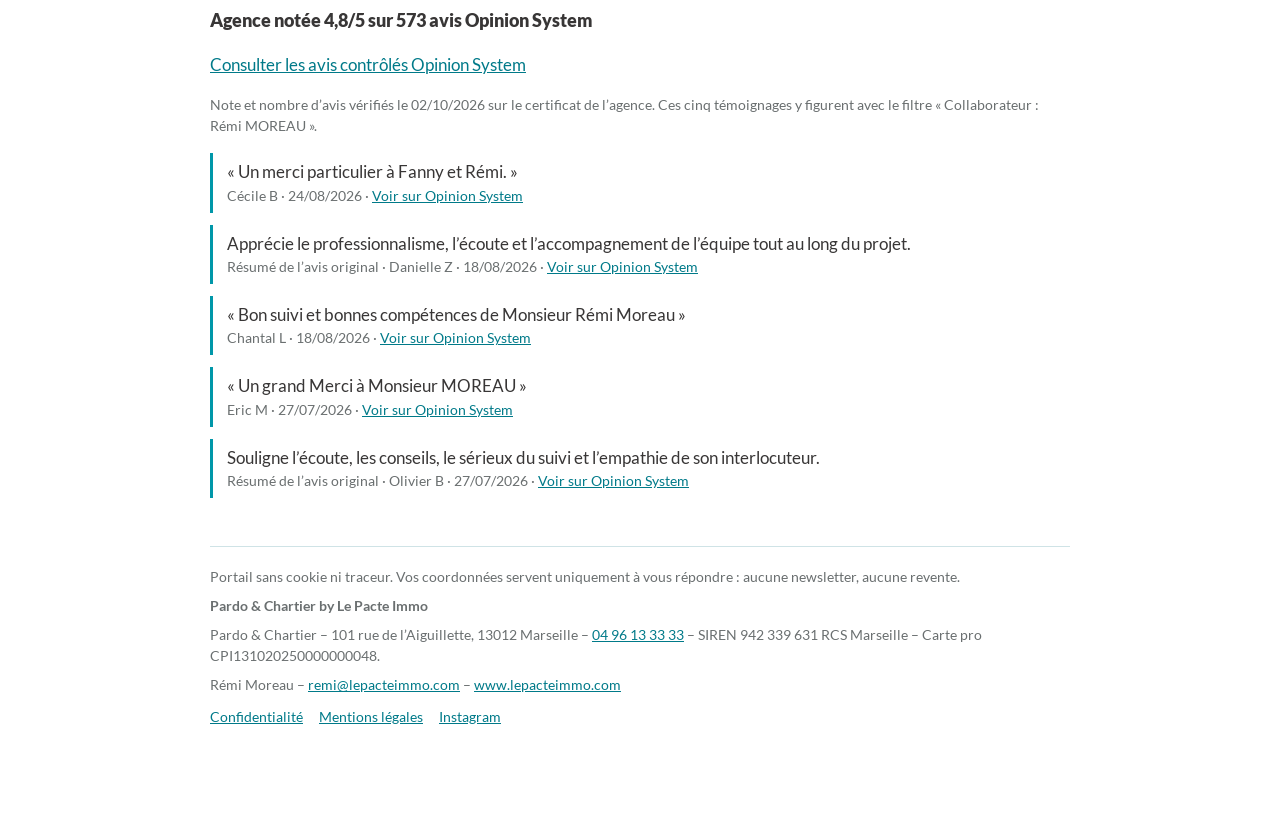
==== commit 51c850a2: "Portail simplifié : portrait en haut, contact sans formulaire Haut de page refait : portrait, nom, c" ====
--- a/index.html
+++ b/index.html
@@ -9,53 +9,61 @@
 <meta name="description" content="Vendre, acheter, louer, investir ou faire estimer un bien à Marseille : échangez directement avec Rémi Moreau, négociateur immobilier chez Pardo & Chartier by Le Pacte Immo.">
 <meta property="og:title" content="Rémi Moreau | Votre projet immobilier à Marseille">
 <meta property="og:description" content="Vendre, acheter, louer, investir ou faire estimer un bien : échangez directement avec moi.">
-<meta property="og:image" content="remi-moreau.jpg">
+<meta property="og:image" content="https://remi-moreau-contact.vercel.app/apercu.jpg">
+<meta property="og:image:width" content="1200">
+<meta property="og:image:height" content="630">
+<meta property="og:image:alt" content="Rémi Moreau, négociateur immobilier à Marseille – Pardo &amp; Chartier by Le Pacte Immo">
+<meta property="og:type" content="website">
+<meta property="og:url" content="https://remi-moreau-contact.vercel.app/">
+<meta property="og:site_name" content="Pardo &amp; Chartier by Le Pacte Immo">
+<meta property="og:locale" content="fr_FR">
+<meta name="twitter:card" content="summary_large_image">
+<link rel="canonical" href="https://remi-moreau-contact.vercel.app/">
 <link rel="icon" href="remi-moreau.jpg">
-<link rel="stylesheet" href="style.css?v=4">
+<link rel="stylesheet" href="style.css?v=5">
 </head>
 <body>
 <div class="wrap">
-  <header class="top">
-    <img src="logo-pardo-chartier.png" alt="Pardo &amp; Chartier by Le Pacte Immo" width="120" height="120">
-    <div class="who"><strong>Rémi Moreau</strong>Votre interlocuteur immobilier à Marseille</div>
-  </header>
+  <main>
+    <section class="hero" aria-labelledby="nom">
+      <img class="hero-logo" src="logo-pardo-chartier.png" alt="Pardo &amp; Chartier by Le Pacte Immo" width="64" height="64">
+      <img class="hero-photo" src="portrait.webp" alt="Portrait de Rémi Moreau" width="132" height="132">
+      <h1 id="nom">Rémi Moreau</h1>
+      <p class="role">Négociateur immobilier à Marseille</p>
 
-  <main>
-    <p class="eyebrow">Rémi Moreau</p>
-    <h1>Marseille</h1>
-    <p class="lead">Vendre, acheter, louer, investir ou faire estimer un bien : échangez directement avec moi.</p>
-    <div class="cta">
-      <button class="btn primary" type="button" data-open="">Être rappelé</button>
-      <a class="btn ghost" href="https://wa.me/33609712791" target="_blank" rel="noopener noreferrer">WhatsApp</a>
-      <a class="btn ghost" href="tel:+33496133333" aria-label="Joindre l’agence au 04 96 13 33 33">Joindre l’agence<span class="num">04 96 13 33 33</span></a>
-    </div>
+      <div class="projet">
+        <p class="label" id="projet-label">Votre projet <small>(facultatif)</small></p>
+        <div class="chips" role="group" aria-labelledby="projet-label">
+          <button class="chip" type="button" aria-pressed="false" data-projet="Estimer mon bien">Estimer</button>
+          <button class="chip" type="button" aria-pressed="false" data-projet="Vendre">Vendre</button>
+          <button class="chip" type="button" aria-pressed="false" data-projet="Acheter">Acheter</button>
+          <button class="chip" type="button" aria-pressed="false" data-projet="Louer">Louer</button>
+          <button class="chip" type="button" aria-pressed="false" data-projet="Investir">Investir</button>
+          <button class="chip" type="button" aria-pressed="false" data-projet="Une question">Question</button>
+        </div>
+      </div>
 
-    <h2>Votre projet</h2>
-    <div class="cards">
-      <button class="card wide" type="button" data-open="Estimer"><span class="n">01</span><strong>Faire estimer mon bien</strong><span class="d">Une vraie étude sur place, gratuite et sans engagement. Pas de prix calculé par un algorithme : une équipe de six personnes spécialisées sur Marseille débat collégialement de la valeur locative ou vénale de votre bien.</span></button>
-      <button class="card" type="button" data-open="Vendre"><span class="n">02</span><strong>Je veux vendre</strong><span class="d">Préparer la vente de mon bien</span></button>
-      <button class="card" type="button" data-open="Acheter"><span class="n">03</span><strong>Je cherche un bien</strong><span class="d">Partager mes critères de recherche</span></button>
-      <button class="card" type="button" data-open="Investir"><span class="n">04</span><strong>Je suis investisseur</strong><span class="d">Partager mes critères et mon objectif</span></button>
-      <button class="card" type="button" data-open="Question"><span class="n">05</span><strong>J'ai une question</strong><span class="d">Échanger simplement avec Rémi</span></button>
-      <button class="card" type="button" data-open="Louer mon bien (bailleur)"><span class="n">06</span><strong>Je veux louer mon bien</strong><span class="d">Bailleur : préparer la mise en location de mon bien</span></button>
-    </div>
-    <a class="more" href="https://www.leboncoin.fr/boutique/7014169/pardo_chartier_by_le_pacte_immo.htm#online_ads" target="_blank" rel="noopener noreferrer">Voir les biens de l’agence</a>
+      <div class="actions">
+        <a class="btn primary big" data-send="rappel" href="sms:+33609712791?&amp;body=Bonjour%20R%C3%A9mi%2C%20je%20vous%20demande%20de%20me%20rappeler%20au%20sujet%20de%20mon%20projet%20immobilier.">Être rappelé</a>
+        <a class="btn ghost" data-send="whatsapp" href="https://wa.me/33609712791?text=Bonjour%20R%C3%A9mi%2C%20je%20vous%20%C3%A9cris%20au%20sujet%20de%20mon%20projet%20immobilier.%20Vous%20pouvez%20me%20r%C3%A9pondre%20ici%20ou%20me%20rappeler%20%C3%A0%20ce%20num%C3%A9ro." target="_blank" rel="noopener noreferrer">WhatsApp</a>
+        <a class="btn ghost" href="tel:+33496133333" aria-label="Joindre l’agence au 04 96 13 33 33">Joindre l’agence<span class="num">04 96 13 33 33</span></a>
+      </div>
+      <p class="fine hint">« Être rappelé » ouvre un <span class="if-m">SMS</span><span class="if-d">e-mail</span> déjà rédigé : <span class="if-m">il vous reste à l’envoyer</span><span class="if-d">ajoutez votre numéro et envoyez-le</span>.<span class="if-d"> Rien ne s’ouvre ? Écrivez à remi@lepacteimmo.com.</span> Je vous rappelle sous 5 jours ouvrables, pour ce projet uniquement. <a href="confidentialite.html">Vos données et vos droits</a></p>
+      <a class="more" href="https://www.leboncoin.fr/boutique/7014169/pardo_chartier_by_le_pacte_immo.htm#online_ads" target="_blank" rel="noopener noreferrer">Voir les biens de l’agence</a>
+    </section>
 
-    <p class="eyebrow spaced">Rémi Moreau</p>
-    <h2 class="tight">Votre interlocuteur</h2>
+    <h2>Votre interlocuteur</h2>
     <div class="about">
-      <img src="remi-moreau.jpg" alt="Portrait de Rémi Moreau" width="150" height="150">
-      <div>
-        <p>Négociateur immobilier chez Pardo et Chartier By le pacte Immo, je vous accompagne avec des chiffres vérifiés, un suivi régulier et des réponses rapides.</p>
-        <p>Je travaille principalement le 13ᵉ, de Saint-Just au plateau d'Athéna jusqu'à Château-Gombert, et j'accompagne aussi des ventes partout à Marseille, du centre-ville au 7ᵉ.</p>
-        <p>Depuis plus de vingt ans, l’agence Pardo et Chartier By le pacte Immo accompagne les projets immobiliers dans les 12ᵉ, 11ᵉ, 13ᵉ, 4ᵉ et 5ᵉ arrondissements de Marseille, à Plan-de-Cuques et à Allauch. Quel que soit le quartier, votre demande sera prise en charge.</p>
-      </div>
+      <p>Négociateur immobilier chez Pardo &amp; Chartier by Le Pacte Immo, je vous accompagne avec des chiffres vérifiés, un suivi régulier et des réponses rapides.</p>
+      <p>Je travaille principalement le 13ᵉ, de Saint-Just au plateau d'Athéna jusqu'à Château-Gombert, et j'accompagne aussi des ventes partout à Marseille, du centre-ville au 7ᵉ.</p>
+      <p>Depuis plus de vingt ans, l’agence Pardo &amp; Chartier by Le Pacte Immo accompagne les projets immobiliers dans les 12ᵉ, 11ᵉ, 13ᵉ, 4ᵉ et 5ᵉ arrondissements de Marseille, à Plan-de-Cuques et à Allauch. Quel que soit le quartier, votre demande sera prise en charge.</p>
+      <p><strong>Une estimation ?</strong> Une vraie étude sur place, gratuite et sans engagement. Pas de prix calculé par un algorithme : une équipe de six personnes spécialisées sur Marseille débat collégialement de la valeur locative ou vénale de votre bien.</p>
     </div>
 
     <p class="hand">by Le Pacte Immo</p>
     <h2>Votre bien, proposé par un réseau partenaire</h2>
     <p class="plogo"><a href="https://amanda.immo/" target="_blank" rel="noopener noreferrer" aria-label="Découvrir Amanda"><img src="amanda-logo.svg" alt="Amanda" width="200" height="50"></a></p>
-    <p>Pardo et Chartier By le pacte Immo est membre d’<a href="https://amanda.immo/" target="_blank" rel="noopener noreferrer">Amanda</a>. Dans le cadre d’un mandat exclusif partagé, les agences partenaires de votre secteur peuvent également présenter votre bien à leurs acquéreurs. Vous conservez votre interlocuteur au sein de l’agence.</p>
+    <p>Pardo &amp; Chartier by Le Pacte Immo est membre d’<a href="https://amanda.immo/" target="_blank" rel="noopener noreferrer">Amanda</a>. Dans le cadre d’un mandat exclusif partagé, les agences partenaires de votre secteur peuvent également présenter votre bien à leurs acquéreurs. Vous conservez votre interlocuteur au sein de l’agence.</p>
     <p><a href="https://phoceenne.amepi.fr/" target="_blank" rel="noopener noreferrer">Les agences du réseau local</a></p>
     <div class="partner">
       <a href="https://www.fnaim.fr/agence-immobiliere/923388/43-marseille-12-lepacteimmo.htm" target="_blank" rel="noopener noreferrer" aria-label="Notre agence adhérente à la FNAIM"><img src="fnaim-logo.png" alt="FNAIM" width="134" height="99"></a>
@@ -80,7 +88,7 @@
 
   <footer>
     <p>Portail sans cookie ni traceur. Vos coordonnées servent uniquement à vous répondre : aucune newsletter, aucune revente.</p>
-    <p><strong>Pardo et Chartier By le pacte Immo</strong></p>
+    <p><strong>Pardo &amp; Chartier by Le Pacte Immo</strong></p>
     <p>Pardo &amp; Chartier – 101 rue de l’Aiguillette, 13012 Marseille – <a href="tel:+33496133333">04 96 13 33 33</a> – SIREN 942 339 631 RCS Marseille – Carte pro CPI131020250000000048.</p>
     <p>Rémi Moreau – <a href="mailto:remi@lepacteimmo.com">remi@lepacteimmo.com</a> – <a href="https://www.lepacteimmo.com/" target="_blank" rel="noopener noreferrer">www.lepacteimmo.com</a></p>
     <nav><a href="confidentialite.html">Confidentialité</a><a href="mentions.html">Mentions légales</a><a href="https://www.instagram.com/remi.lepacteimmo/" target="_blank" rel="noopener noreferrer">Instagram</a></nav>
@@ -88,67 +96,11 @@
 </div>
 
 <div class="bar">
-  <button class="btn primary" type="button" data-open="">Être rappelé</button>
-  <a class="btn ghost" href="https://wa.me/33609712791" target="_blank" rel="noopener noreferrer">WhatsApp</a>
+  <a class="btn primary" data-send="rappel" href="sms:+33609712791?&amp;body=Bonjour%20R%C3%A9mi%2C%20je%20vous%20demande%20de%20me%20rappeler%20au%20sujet%20de%20mon%20projet%20immobilier.">Être rappelé</a>
+  <a class="btn ghost" data-send="whatsapp" href="https://wa.me/33609712791?text=Bonjour%20R%C3%A9mi%2C%20je%20vous%20%C3%A9cris%20au%20sujet%20de%20mon%20projet%20immobilier.%20Vous%20pouvez%20me%20r%C3%A9pondre%20ici%20ou%20me%20rappeler%20%C3%A0%20ce%20num%C3%A9ro." target="_blank" rel="noopener noreferrer">WhatsApp</a>
   <a class="btn ghost" href="tel:+33496133333" aria-label="Joindre l’agence au 04 96 13 33 33">Joindre l’agence<span class="num">04 96 13 33 33</span></a>
 </div>
 
-<dialog id="dlg" aria-labelledby="dlg-title">
-  <div class="dlg">
-    <div class="dlg-head"><h3 id="dlg-title">Être rappelé</h3><button class="x" type="button" id="close" aria-label="Fermer">×</button></div>
-
-    <form id="lead" novalidate>
-      <div class="stack">
-        <label class="f" for="prenom">Prénom *<input id="prenom" type="text" autocomplete="given-name" required></label>
-        <label class="f" for="tel">Téléphone *<input id="tel" type="tel" autocomplete="tel" inputmode="tel" required></label>
-        <fieldset>
-          <legend>Créneau préféré *</legend>
-          <div class="slots">
-            <label><input type="radio" name="creneau" value="Tout de suite" required>Tout de suite</label>
-            <label><input type="radio" name="creneau" value="Matin">Matin</label>
-            <label><input type="radio" name="creneau" value="Midi">Midi</label>
-            <label><input type="radio" name="creneau" value="Soir">Soir</label>
-          </div>
-        </fieldset>
-        <label class="f" for="projet">Projet *
-          <select id="projet" required>
-            <option value="">Choisir mon projet</option>
-            <option>Vendre</option><option>Estimer</option><option>Acheter</option><option>Investir</option><option>Question</option><option>Louer mon bien (bailleur)</option>
-          </select></label>
-        <label class="f" for="quartier">Quartier ou commune du bien <small>(facultatif)</small><input id="quartier" type="text" placeholder="Quartier ou commune"></label>
-        <div class="stack" id="invest" hidden>
-          <label class="f" for="budget">Budget envisagé en € <small>(facultatif)</small><input id="budget" type="number" min="0" inputmode="numeric"></label>
-          <label class="f" for="rdt">Objectif de rendement net en % <small>(facultatif)</small><input id="rdt" type="number" min="0" step="0.1" inputmode="decimal"></label>
-        </div>
-        <p class="msg err" id="err" hidden role="alert"></p>
-        <p class="send-label" id="send-label">Envoyer ma demande par :</p>
-        <div class="channels" role="group" aria-labelledby="send-label">
-          <a class="btn primary" id="by-sms" data-channel="sms" href="sms:+33609712791">SMS</a>
-          <a class="btn ghost" id="by-wa" data-channel="whatsapp" href="https://wa.me/33609712791" target="_blank" rel="noopener noreferrer">WhatsApp</a>
-          <a class="btn ghost" id="by-mail" data-channel="mail" href="mailto:remi@lepacteimmo.com">E-mail</a>
-        </div>
-        <p class="fine">* Informations nécessaires pour vous rappeler.</p>
-        <p class="fine">En envoyant ce message, vous demandez à Rémi Moreau de vous rappeler au sujet de ce projet : il le fait sous 5 jours ouvrables et n’utilise vos coordonnées que pour cette demande. Le portail n’enregistre rien, le message part de votre appareil. Responsable du traitement : agence Pardo &amp; Chartier by Le Pacte Immo. <a href="confidentialite.html">Vos données et vos droits</a>.</p>
-      </div>
-    </form>
-
-    <div class="done" id="done" hidden>
-      <h3 id="done-title">Votre message est prêt</h3>
-      <p class="msg" id="done-text" role="status"></p>
-      <pre class="preview" id="preview" tabindex="0" aria-label="Message préparé"></pre>
-      <button class="linkbtn" type="button" id="edit">Modifier ma demande</button>
-      <p class="fine">Rien ne s’est ouvert ? Choisissez un autre moyen, ou copiez le message et envoyez-le au 06 09 71 27 91 ou à remi@lepacteimmo.com.</p>
-      <div class="channels">
-        <a class="btn ghost" id="again-sms" data-channel="sms" href="sms:+33609712791">SMS</a>
-        <a class="btn ghost" id="again-wa" data-channel="whatsapp" href="https://wa.me/33609712791" target="_blank" rel="noopener noreferrer">WhatsApp</a>
-        <a class="btn ghost" id="again-mail" data-channel="mail" href="mailto:remi@lepacteimmo.com">E-mail</a>
-      </div>
-      <button class="btn ghost" type="button" id="copy">Copier le message</button>
-      <button class="btn primary" type="button" id="close2">Fermer</button>
-    </div>
-  </div>
-</dialog>
-
-<script src="app.js?v=4"></script>
+<script src="app.js?v=5"></script>
 </body>
 </html>
--- a/style.css
+++ b/style.css
@@ -18,39 +18,47 @@
 a{color:var(--accent-dark)}
 :focus-visible{outline:3px solid var(--accent);outline-offset:2px}
 
+/* En-tête des pages légales */
 .top{display:flex;justify-content:space-between;align-items:center;gap:16px;padding:18px 0;border-bottom:2px solid var(--accent)}
 .top img{width:120px;height:auto}
 .top .who{text-align:right;font-size:.9rem}
 .top .who strong{display:block}
 
 .eyebrow{font-size:.75rem;letter-spacing:.14em;text-transform:uppercase;font-weight:700;margin:32px 0 0}
-.eyebrow.spaced{margin-top:44px}
-h1{font-size:clamp(3rem,10vw,4.4rem);line-height:1;color:var(--accent);font-weight:900;margin:6px 0 16px}
+h1{line-height:1;color:var(--accent);font-weight:900;margin:6px 0 16px}
 h2{font-size:1.6rem;color:var(--accent);margin:44px 0 16px;font-weight:900;text-wrap:balance}
-h2.tight{margin-top:4px}
-.lead{max-width:30em;margin:0 0 22px}
 
 .btn{display:inline-flex;align-items:center;justify-content:center;gap:8px;font:inherit;font-weight:900;border-radius:8px;padding:12px 20px;cursor:pointer;text-decoration:none;border:2px solid var(--accent)}
 .btn.primary{background:var(--accent);color:#fff}
 .btn.primary:hover{background:var(--accent-dark);border-color:var(--accent-dark)}
 .btn.ghost{background:#fff;color:var(--ink)}
 .btn.ghost:hover{background:var(--soft)}
-.cta{display:flex;flex-wrap:wrap;gap:10px}
 
-.cards{display:grid;grid-template-columns:1fr 1fr;gap:14px}
-.card{font:inherit;text-align:left;background:#fff;color:var(--ink);border:1.5px solid var(--ink);border-radius:10px;padding:18px;cursor:pointer;display:flex;flex-direction:column;gap:6px;min-width:0}
-.card:hover,.card:focus-visible{border-color:var(--accent);background:var(--soft)}
-.card.wide{grid-column:1/-1;border-color:var(--accent);border-width:2px}
-.card .n{align-self:flex-end;font-size:.8rem;font-variant-numeric:tabular-nums;color:var(--muted);margin-bottom:-6px}
-.card strong{color:var(--accent-dark);font-size:1.1rem}
-.card span.d{font-size:.92rem}
-@media (max-width:560px){.cards{grid-template-columns:1fr}}
+/* Haut de page : portrait, nom, projet d'un geste, trois moyens de contact */
+.hero{position:relative;max-width:460px;margin:0 auto;padding-top:18px;text-align:center}
+.hero-logo{position:absolute;left:0;top:14px;width:64px;height:64px}
+.hero-photo{display:block;width:132px;height:132px;margin:0 auto;border-radius:50%;object-fit:cover;border:3px solid var(--accent)}
+.hero h1{font-size:1.9rem;line-height:1.15;color:var(--ink);margin:12px 0 0}
+.role{margin:2px 0 0;color:var(--accent-dark);font-weight:700}
+.projet{display:none;margin-top:18px}
+.js .projet{display:block}
+.label{margin:0 0 8px;font-size:.92rem;font-weight:700}
+.label small{font-weight:400;font-size:.85rem;color:var(--muted)}
+.chips{display:grid;grid-template-columns:repeat(3,1fr);gap:8px}
+.chip{font:inherit;font-size:.95rem;font-weight:700;color:var(--ink);background:#fff;border:1.5px solid var(--line);border-radius:999px;min-height:44px;padding:8px 4px;cursor:pointer}
+.chip:hover{border-color:var(--accent);background:var(--soft)}
+.chip[aria-pressed="true"]{background:var(--accent-dark);border-color:var(--accent-dark);color:#fff}
+.actions{display:grid;grid-template-columns:1fr 1fr;gap:10px;margin-top:16px}
+.actions .btn{min-width:0;min-height:50px;padding:12px 8px;text-align:center}
+.actions .big{grid-column:1/-1;min-height:56px;font-size:1.15rem}
+.fine.hint{margin:12px auto 0;max-width:30em}
+.if-d{display:none}
+.is-desktop .if-d{display:inline}
+.is-desktop .if-m{display:none}
 .more{display:inline-block;margin-top:16px;font-weight:700}
 
-.about{display:grid;grid-template-columns:150px 1fr;gap:24px;align-items:start}
-.about img{width:150px;height:150px;border-radius:50%;object-fit:cover;border:3px solid var(--accent)}
+.about{max-width:42em}
 .about p{margin:0 0 12px}
-@media (max-width:560px){.about{grid-template-columns:1fr}.about img{width:120px;height:120px}}
 .hand{font-family:var(--hand);color:var(--accent);font-size:1.5rem;margin:40px 0 -34px}
 
 .rating{font-weight:900;font-size:1.15rem;margin:0 0 6px}
@@ -64,35 +72,11 @@
 footer p{margin:0 0 8px}
 footer nav{display:flex;flex-wrap:wrap;gap:16px;margin-top:10px}
 
-.bar{position:fixed;left:0;right:0;bottom:0;background:#fff;border-top:1px solid var(--line);padding:10px 16px calc(10px + env(safe-area-inset-bottom,0px));display:flex;justify-content:center;gap:10px;z-index:5}
+/* Barre du bas : visible seulement quand les boutons du haut ne sont plus à l'écran */
+.bar{position:fixed;left:0;right:0;bottom:0;background:#fff;border-top:1px solid var(--line);padding:10px 16px calc(10px + env(safe-area-inset-bottom,0px));display:flex;justify-content:center;gap:10px;z-index:5;transform:translateY(110%);visibility:hidden;transition:transform .25s ease,visibility .25s}
+.bar.on{transform:none;visibility:visible}
 
-dialog{border:0;border-radius:14px;padding:0;width:min(520px,calc(100vw - 24px));max-height:calc(100dvh - 24px);color:var(--ink)}
-dialog::backdrop{background:rgba(56,54,54,.55)}
-.dlg{padding:22px;display:flex;flex-direction:column;gap:14px}
-.dlg-head{display:flex;justify-content:space-between;align-items:center;gap:12px}
-.dlg-head h3{margin:0;font-size:1.25rem;color:var(--accent-dark)}
-.x{font:inherit;font-size:1.4rem;line-height:1;background:none;border:0;cursor:pointer;color:var(--ink);padding:4px 10px;border-radius:8px}
-.stack{display:flex;flex-direction:column;gap:14px}
-label.f{display:flex;flex-direction:column;gap:5px;font-weight:700;font-size:.92rem}
-label.f small{font-weight:400;color:var(--muted)}
-input[type=text],input[type=tel],input[type=number],select{font:inherit;color:var(--ink);background:#fff;border:1.5px solid var(--line);border-radius:8px;padding:11px 12px;width:100%}
-fieldset{border:0;padding:0;margin:0}
-legend{font-weight:700;font-size:.92rem;margin-bottom:6px;padding:0}
-.slots{display:flex;flex-wrap:wrap;gap:8px}
-.slots label{border:1.5px solid var(--line);border-radius:999px;padding:8px 14px;cursor:pointer;font-weight:700;font-size:.9rem}
-.slots input{position:absolute;opacity:0}
-.slots label:has(input:checked){background:var(--accent);border-color:var(--accent);color:#fff}
-.slots label:has(input:focus-visible){outline:3px solid var(--accent);outline-offset:2px}
-.msg{margin:0;font-size:.92rem}
-.msg.err{color:var(--err)}
 .fine{font-size:.8rem;color:var(--muted);margin:0}
-.send-label{margin:4px 0 -6px;font-weight:700;font-size:.92rem}
-.channels{display:flex;flex-wrap:wrap;gap:8px}
-.channels .btn{flex:1 1 auto;min-width:0;padding:12px 10px;font-size:.95rem;text-align:center}
-.linkbtn{align-self:flex-start;font:inherit;font-size:.92rem;font-weight:700;color:var(--accent-dark);text-decoration:underline;background:none;border:0;padding:2px 0;cursor:pointer}
-.done{display:flex;flex-direction:column;gap:12px}
-.done h3{margin:0;color:var(--accent-dark)}
-.preview{margin:0;padding:10px 12px;background:var(--soft);border-radius:8px;font:inherit;font-size:.85rem;line-height:1.45;white-space:pre-wrap;overflow-wrap:anywhere;max-height:11em;overflow:auto}
 [hidden]{display:none!important}
 
 .page h1{font-size:2.2rem;color:var(--accent)}
@@ -103,7 +87,7 @@
 .page li{margin:0 0 4px}
 .page .box{background:var(--soft);border-left:3px solid var(--accent);border-radius:0 8px 8px 0;padding:12px 14px;max-width:42em;margin:0 0 14px}
 .page .box p:last-child,.page .box ul:last-child{margin-bottom:0}
-@media (prefers-reduced-motion:reduce){html{scroll-behavior:auto}}
+@media (prefers-reduced-motion:reduce){html{scroll-behavior:auto}.bar{transition:none}}
 .partner{display:flex;align-items:center;gap:24px;margin-top:24px}
 .partner>a{flex:none}
 .partner img{display:block;width:134px;height:auto}
@@ -112,7 +96,9 @@
 .btn .num{font-weight:400;font-variant-numeric:tabular-nums}
 .btn .num::before{content:"·";margin-right:8px;font-weight:900}
 @media (max-width:700px){.btn .num{display:none}}
+@media (min-width:701px){.actions .btn{flex-direction:column;gap:0;line-height:1.25}.actions .num{font-size:.85rem}.actions .num::before{content:none}}
 @media (max-width:600px){.bar{gap:8px;padding-left:10px;padding-right:10px}.bar .btn{flex:1 1 auto;min-width:0;padding:10px 8px;font-size:.84rem;line-height:1.2;text-align:center}}
+@media (max-width:340px){.hero-logo{width:52px;height:52px}.hero h1{font-size:1.7rem}.chip{font-size:.9rem}.actions{grid-template-columns:2fr 3fr}}
 .plogo{margin:0 0 16px}
 .plogo a{display:block;width:200px}
 .plogo img{display:block;width:100%;height:auto}
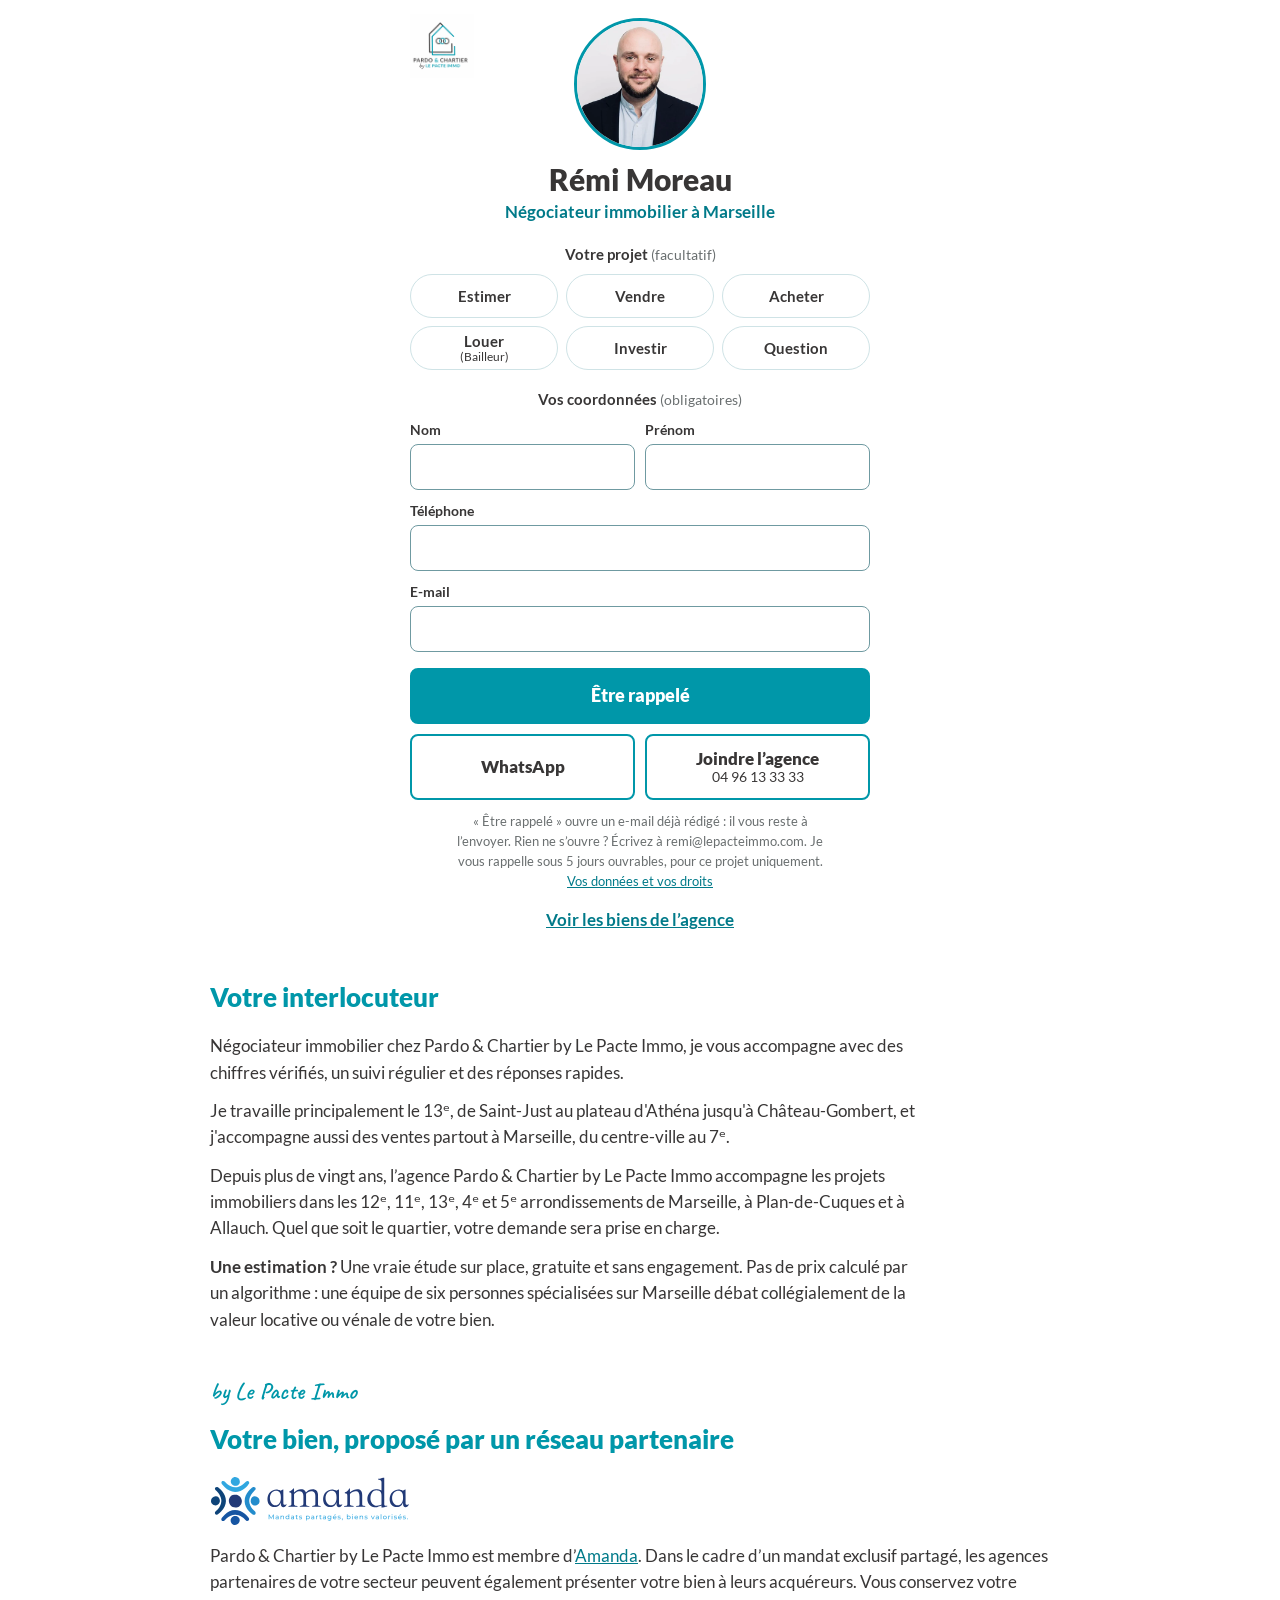
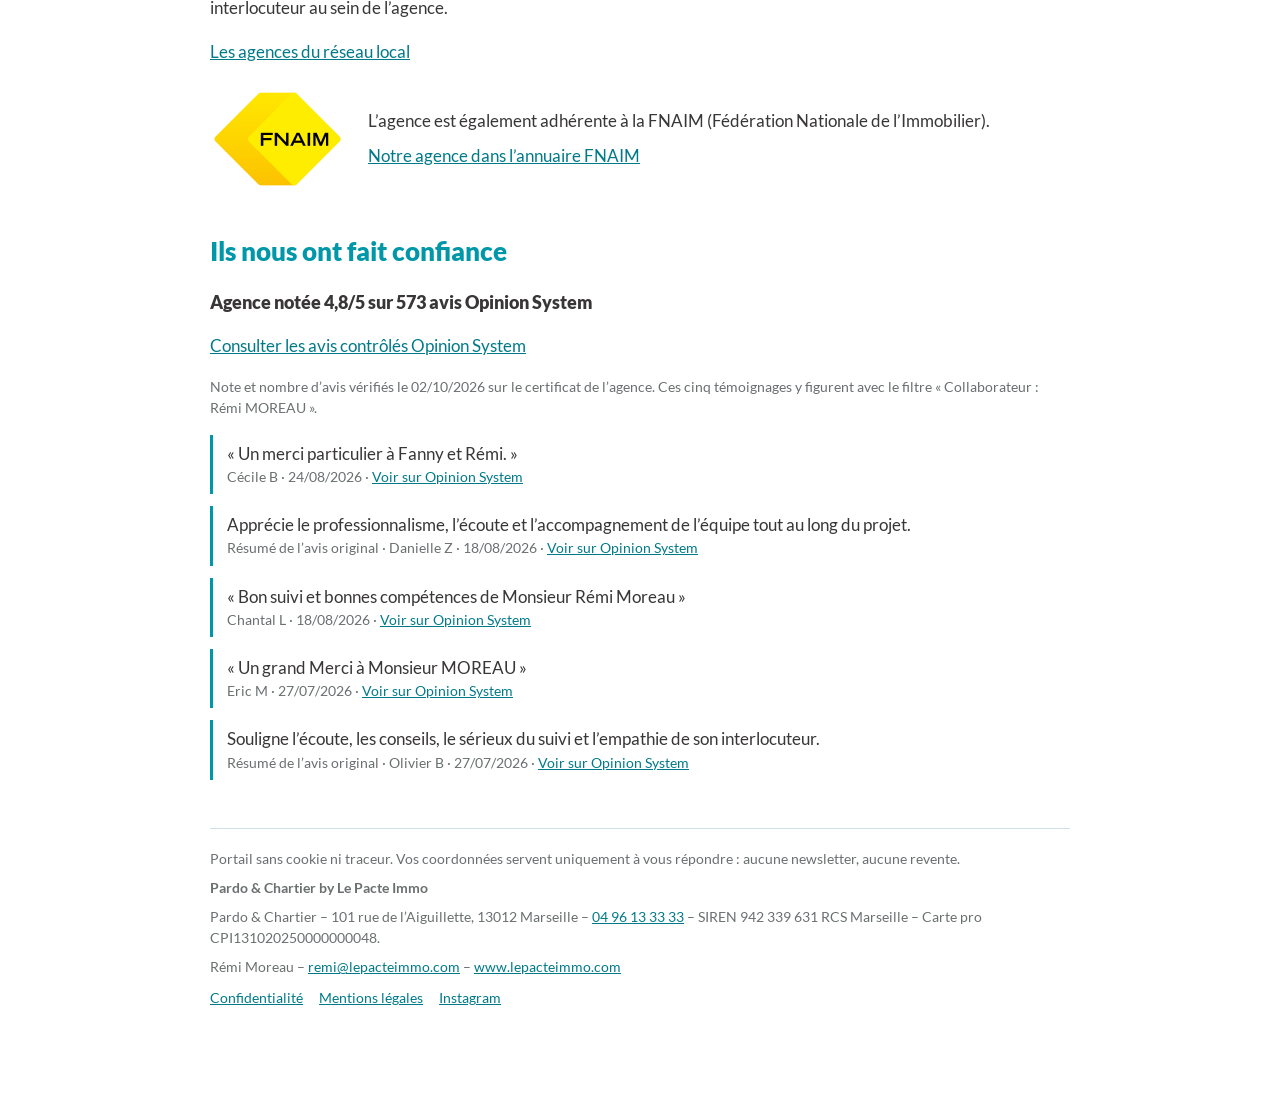
==== commit 4663c64b: "Portail : coordonnées obligatoires et projet « Louer (Bailleur) » Quatre champs obligatoires (nom, p" ====
--- a/index.html
+++ b/index.html
@@ -20,15 +20,15 @@
 <meta name="twitter:card" content="summary_large_image">
 <link rel="canonical" href="https://remi-moreau-contact.vercel.app/">
 <link rel="icon" href="remi-moreau.jpg">
-<link rel="stylesheet" href="style.css?v=5">
+<link rel="stylesheet" href="style.css?v=6">
 </head>
 <body>
 <div class="wrap">
   <main>
-    <section class="hero" aria-labelledby="nom">
+    <section class="hero" aria-labelledby="qui">
       <img class="hero-logo" src="logo-pardo-chartier.png" alt="Pardo &amp; Chartier by Le Pacte Immo" width="64" height="64">
       <img class="hero-photo" src="portrait.webp" alt="Portrait de Rémi Moreau" width="132" height="132">
-      <h1 id="nom">Rémi Moreau</h1>
+      <h1 id="qui">Rémi Moreau</h1>
       <p class="role">Négociateur immobilier à Marseille</p>
 
       <div class="projet">
@@ -37,18 +37,30 @@
           <button class="chip" type="button" aria-pressed="false" data-projet="Estimer mon bien">Estimer</button>
           <button class="chip" type="button" aria-pressed="false" data-projet="Vendre">Vendre</button>
           <button class="chip" type="button" aria-pressed="false" data-projet="Acheter">Acheter</button>
-          <button class="chip" type="button" aria-pressed="false" data-projet="Louer">Louer</button>
+          <button class="chip" type="button" aria-pressed="false" data-projet="Louer mon bien (bailleur)">Louer <small>(Bailleur)</small></button>
           <button class="chip" type="button" aria-pressed="false" data-projet="Investir">Investir</button>
           <button class="chip" type="button" aria-pressed="false" data-projet="Une question">Question</button>
         </div>
       </div>
+
+      <form class="lead" id="lead" aria-labelledby="coord-label" novalidate>
+        <p class="label" id="coord-label">Vos coordonnées <small>(obligatoires)</small></p>
+        <div class="row2">
+          <label class="f" for="nom">Nom<input id="nom" name="nom" type="text" autocomplete="family-name" autocapitalize="words" spellcheck="false" enterkeyhint="next" maxlength="60" required></label>
+          <label class="f" for="prenom">Prénom<input id="prenom" name="prenom" type="text" autocomplete="given-name" autocapitalize="words" spellcheck="false" enterkeyhint="next" maxlength="60" required></label>
+        </div>
+        <label class="f" for="tel">Téléphone<input id="tel" name="tel" type="tel" autocomplete="tel" inputmode="tel" enterkeyhint="next" maxlength="24" required></label>
+        <label class="f" for="email">E-mail<input id="email" name="email" type="email" autocomplete="email" inputmode="email" autocapitalize="off" spellcheck="false" enterkeyhint="go" maxlength="120" required></label>
+        <p class="msg err" id="err" role="alert" hidden></p>
+      </form>
 
       <div class="actions">
         <a class="btn primary big" data-send="rappel" href="sms:+33609712791?&amp;body=Bonjour%20R%C3%A9mi%2C%20je%20vous%20demande%20de%20me%20rappeler%20au%20sujet%20de%20mon%20projet%20immobilier.">Être rappelé</a>
         <a class="btn ghost" data-send="whatsapp" href="https://wa.me/33609712791?text=Bonjour%20R%C3%A9mi%2C%20je%20vous%20%C3%A9cris%20au%20sujet%20de%20mon%20projet%20immobilier.%20Vous%20pouvez%20me%20r%C3%A9pondre%20ici%20ou%20me%20rappeler%20%C3%A0%20ce%20num%C3%A9ro." target="_blank" rel="noopener noreferrer">WhatsApp</a>
         <a class="btn ghost" href="tel:+33496133333" aria-label="Joindre l’agence au 04 96 13 33 33">Joindre l’agence<span class="num">04 96 13 33 33</span></a>
       </div>
-      <p class="fine hint">« Être rappelé » ouvre un <span class="if-m">SMS</span><span class="if-d">e-mail</span> déjà rédigé : <span class="if-m">il vous reste à l’envoyer</span><span class="if-d">ajoutez votre numéro et envoyez-le</span>.<span class="if-d"> Rien ne s’ouvre ? Écrivez à remi@lepacteimmo.com.</span> Je vous rappelle sous 5 jours ouvrables, pour ce projet uniquement. <a href="confidentialite.html">Vos données et vos droits</a></p>
+      <p class="msg ok" id="sent" role="status" hidden></p>
+      <p class="fine hint">« Être rappelé » ouvre un <span class="if-m">SMS</span><span class="if-d">e-mail</span> déjà rédigé : il vous reste à l’envoyer.<span class="if-d"> Rien ne s’ouvre ? Écrivez à remi@lepacteimmo.com.</span> Je vous rappelle sous 5 jours ouvrables, pour ce projet uniquement. <a href="confidentialite.html">Vos données et vos droits</a></p>
       <a class="more" href="https://www.leboncoin.fr/boutique/7014169/pardo_chartier_by_le_pacte_immo.htm#online_ads" target="_blank" rel="noopener noreferrer">Voir les biens de l’agence</a>
     </section>
 
@@ -101,6 +113,6 @@
   <a class="btn ghost" href="tel:+33496133333" aria-label="Joindre l’agence au 04 96 13 33 33">Joindre l’agence<span class="num">04 96 13 33 33</span></a>
 </div>
 
-<script src="app.js?v=5"></script>
+<script src="app.js?v=6"></script>
 </body>
 </html>
--- a/style.css
+++ b/style.css
@@ -45,9 +45,21 @@
 .label{margin:0 0 8px;font-size:.92rem;font-weight:700}
 .label small{font-weight:400;font-size:.85rem;color:var(--muted)}
 .chips{display:grid;grid-template-columns:repeat(3,1fr);gap:8px}
-.chip{font:inherit;font-size:.95rem;font-weight:700;color:var(--ink);background:#fff;border:1.5px solid var(--line);border-radius:999px;min-height:44px;padding:8px 4px;cursor:pointer}
+.chip{font:inherit;font-size:.95rem;font-weight:700;line-height:1.2;color:var(--ink);background:#fff;border:1.5px solid var(--line);border-radius:999px;min-height:44px;padding:4px;cursor:pointer}
+.chip small{display:block;font-size:.78rem;font-weight:400}
 .chip:hover{border-color:var(--accent);background:var(--soft)}
 .chip[aria-pressed="true"]{background:var(--accent-dark);border-color:var(--accent-dark);color:#fff}
+/* Coordonnées : quatre champs, repris dans le message que le visiteur envoie lui-même */
+.lead{display:none;gap:10px;margin-top:18px;text-align:left}
+.js .lead{display:grid}
+.lead .label{margin:0 0 -2px;text-align:center}
+.row2{display:grid;grid-template-columns:1fr 1fr;gap:10px}
+label.f{display:flex;flex-direction:column;gap:3px;min-width:0;font-size:.88rem;font-weight:700}
+.lead input{font:inherit;font-size:1rem;font-weight:400;color:var(--ink);background:#fff;border:1.5px solid #6f9aa1;border-radius:8px;box-shadow:none;-webkit-appearance:none;appearance:none;min-height:46px;padding:9px 12px;width:100%;scroll-margin-top:150px}
+.lead input[aria-invalid="true"]{border-color:var(--err);box-shadow:0 0 0 1px var(--err)}
+.msg{margin:0;font-size:.9rem;font-weight:700}
+.msg.err{color:var(--err)}
+.msg.ok{color:var(--accent-dark);text-align:center;margin-top:12px}
 .actions{display:grid;grid-template-columns:1fr 1fr;gap:10px;margin-top:16px}
 .actions .btn{min-width:0;min-height:50px;padding:12px 8px;text-align:center}
 .actions .big{grid-column:1/-1;min-height:56px;font-size:1.15rem}
